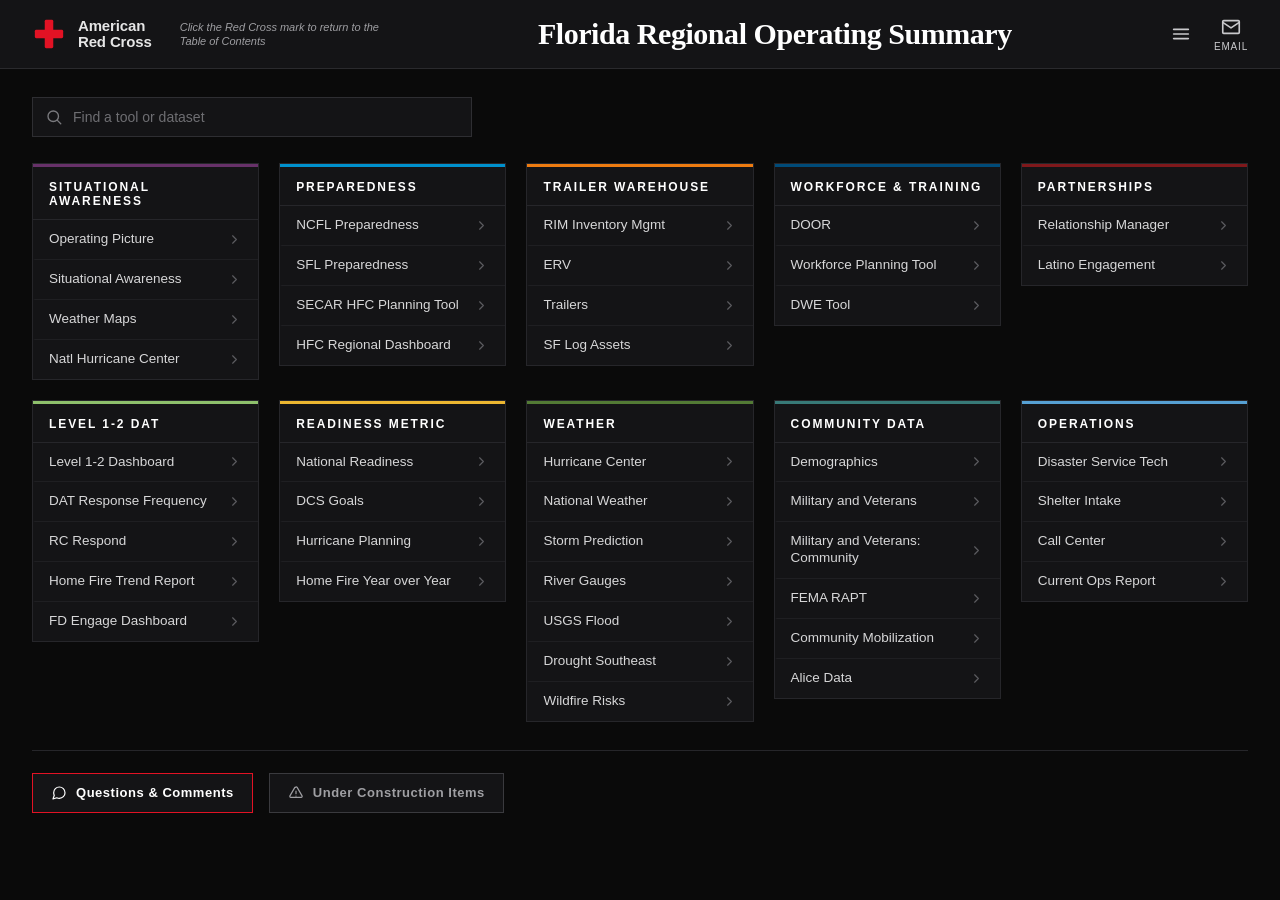
==== index.html @ ab148a72 "Florida Regional Operating Summary — launcher hub" ====
<!DOCTYPE html>
<html lang="en">
<head>
<meta charset="utf-8">
<meta name="viewport" content="width=device-width, initial-scale=1">
<title>Florida Regional Operating Summary</title>
<style>
  :root { color-scheme: dark; }
  * { box-sizing: border-box; }
  html, body { margin: 0; padding: 0; }
  body {
    background: #0A0A0A;
    color: #E6E6E6;
    font-family: Arial, Helvetica, sans-serif;
    padding-bottom: 48px;
    -webkit-font-smoothing: antialiased;
  }

  header {
    display: flex; align-items: center; gap: 28px;
    padding: 16px 32px;
    background: #141416;
    border-bottom: 1px solid #2A2A2D;
  }
  .brand { display: flex; align-items: center; gap: 12px; text-decoration: none; flex: 0 0 auto; }
  .brand span { font-weight: 700; line-height: 1.05; font-size: 15px; color: #E6E6E6; letter-spacing: -0.01em; }
  .return-note { font-size: 11px; color: #9F9FA3; font-style: italic; line-height: 1.3; max-width: 200px; }
  h1 {
    flex: 1; text-align: center; margin: 0;
    font-family: Georgia, 'Times New Roman', serif; font-weight: 700;
    font-size: 30px; letter-spacing: -0.015em; color: #FFFFFF;
  }
  .utils { display: flex; align-items: center; gap: 22px; flex: 0 0 auto; }
  .utils a, .utils button {
    background: none; border: none; padding: 0; cursor: pointer;
    color: #C9C9CC; text-decoration: none;
    display: flex; flex-direction: column; align-items: center; gap: 3px;
  }
  .utils .label { font-size: 10px; letter-spacing: 0.08em; text-transform: uppercase; }

  main { padding: 28px 32px 0; }

  .search {
    display: flex; align-items: center; gap: 10px;
    max-width: 440px; margin-bottom: 26px; padding: 0 12px;
    border: 1px solid #2E2E32; background: #141416;
  }
  .search input {
    flex: 1; background: none; border: none; outline: none;
    color: #FFFFFF; font-family: inherit; font-size: 14px; padding: 11px 0;
  }
  .search input::placeholder { color: #6E6E72; }
  .search button { background: none; border: none; cursor: pointer; color: #9F9FA3; padding: 6px; display: none; align-items: center; }
  .search button:hover { color: #FFFFFF; }
  .search.has-query button { display: flex; }

  .grid { display: grid; grid-template-columns: repeat(5, 1fr); gap: 20px; align-items: start; }

  .card { background: #141416; border: 1px solid #26262A; }
  .card .accent { height: 3px; }
  .card h2 {
    margin: 0; padding: 13px 16px 11px;
    border-bottom: 1px solid #26262A;
    font-size: 12px; font-weight: 700; letter-spacing: 0.16em;
    text-transform: uppercase; color: #FFFFFF;
  }
  .card nav { display: flex; flex-direction: column; }
  .card a {
    display: flex; align-items: center; justify-content: space-between; gap: 10px;
    padding: 11px 16px 11px 14px; text-decoration: none;
    color: #D7D7D8; font-size: 13.5px; line-height: 1.25;
    border-left: 2px solid transparent; border-bottom: 1px solid #1F1F22;
    transition: background 150ms cubic-bezier(.4,0,.2,1), border-color 150ms cubic-bezier(.4,0,.2,1), color 150ms cubic-bezier(.4,0,.2,1);
  }
  .card a:last-child { border-bottom: none; }
  .card a:hover { background: #1C1C20; border-left-color: #E21224; color: #FFFFFF; }
  .card a .chev { flex: 0 0 auto; stroke: #5C5C60; }
  .card a:hover .chev { stroke: #9A9A9E; }

  .empty { display: none; padding: 44px 16px; text-align: center; color: #9F9FA3; font-size: 14px; }
  .empty.show { display: block; }

  footer {
    display: flex; gap: 16px; margin-top: 28px; padding-top: 22px;
    border-top: 1px solid #26262A;
  }
  footer a {
    display: inline-flex; align-items: center; gap: 9px;
    padding: 11px 18px; text-decoration: none;
    background: #141416; font-size: 13px; font-weight: 700; letter-spacing: 0.04em;
    transition: background 150ms cubic-bezier(.4,0,.2,1), border-color 150ms cubic-bezier(.4,0,.2,1), color 150ms cubic-bezier(.4,0,.2,1);
  }
  .btn-red { border: 1px solid #E21224; color: #FFFFFF; }
  .btn-red:hover { background: #E21224; }
  .btn-muted { border: 1px solid #3A3A3E; color: #9F9FA3; }
  .btn-muted:hover { border-color: #6A6A6E; color: #D7D7D8; }

  @media (max-width: 1200px) { .grid { grid-template-columns: repeat(3, 1fr); } }
  @media (max-width: 760px) {
    header { flex-wrap: wrap; gap: 16px; }
    h1 { order: 3; flex-basis: 100%; font-size: 24px; text-align: left; }
    .return-note { display: none; }
    .grid { grid-template-columns: repeat(2, 1fr); }
    main { padding: 20px 18px 0; }
  }
  @media (max-width: 480px) { .grid { grid-template-columns: 1fr; } }
</style>
</head>
<body>

<!-- ═══════════════════════════════════════════════════════════════════════════
     EDIT YOUR LINKS HERE
     Replace url: "#" with the real destination. Add a tile by adding another
     { label, url } line. Add a category by copying a whole { title, color,
     items: [...] } block. Save, commit, push — Vercel redeploys automatically.
     ═══════════════════════════════════════════════════════════════════════════ -->
<script>
const CATEGORIES = [
  { title: "Situational Awareness", color: "#673169", items: [
    { label: "Operating Picture",        url: "https://experience.arcgis.com/experience/f0cdcfa1d08d48da97197c51c6e3169d/page/1-Situational-Awareness?org=arc-nhq-gis&views=Operating-Picture" },
    { label: "Situational Awareness",    url: "https://experience.arcgis.com/experience/f0cdcfa1d08d48da97197c51c6e3169d/page/1-Situational-Awareness?org=arc-nhq-gis&views=National-Hurricane-Center" },
    { label: "Weather Maps",             url: "https://www.cloudflare.com/" },
    { label: "Natl Hurricane Center",    url: "https://www.nhc.noaa.gov/" },
  ]},
  { title: "Preparedness", color: "#0091CD", items: [
    { label: "NCFL Preparedness",        url: "#" },
    { label: "SFL Preparedness",         url: "#" },
    { label: "SECAR HFC Planning Tool",  url: "#" },
    { label: "HFC Regional Dashboard",   url: "#" },
  ]},
  { title: "Trailer Warehouse", color: "#EE7C11", items: [
    { label: "RIM Inventory Mgmt",       url: "#" },
    { label: "ERV",                      url: "#" },
    { label: "Trailers",                 url: "#" },
    { label: "SF Log Assets",            url: "#" },
  ]},
  { title: "Workforce & Training", color: "#004B79", items: [
    { label: "DOOR",                     url: "#" },
    { label: "Workforce Planning Tool",  url: "#" },
    { label: "DWE Tool",                 url: "#" },
  ]},
  { title: "Partnerships", color: "#7F181B", items: [
    { label: "Relationship Manager",     url: "#" },
    { label: "Latino Engagement",        url: "#" },
  ]},
  { title: "Level 1-2 DAT", color: "#8EC06C", items: [
    { label: "Level 1-2 Dashboard",      url: "#" },
    { label: "DAT Response Frequency",   url: "#" },
    { label: "RC Respond",               url: "#" },
    { label: "Home Fire Trend Report",   url: "#" },
    { label: "FD Engage Dashboard",      url: "#" },
  ]},
  { title: "Readiness Metric", color: "#ECB731", items: [
    { label: "National Readiness",       url: "#" },
    { label: "DCS Goals",                url: "#" },
    { label: "Hurricane Planning",       url: "#" },
    { label: "Home Fire Year over Year", url: "#" },
  ]},
  { title: "Weather", color: "#537B35", items: [
    { label: "Hurricane Center",         url: "https://www.nhc.noaa.gov/" },
    { label: "National Weather",         url: "https://www.weather.gov/" },
    { label: "Storm Prediction",         url: "https://www.spc.noaa.gov/" },
    { label: "River Gauges",             url: "https://water.noaa.gov/" },
    { label: "USGS Flood",               url: "https://waterwatch.usgs.gov/" },
    { label: "Drought Southeast",        url: "https://droughtmonitor.unl.edu/" },
    { label: "Wildfire Risks",           url: "https://inciweb.wildfire.gov/" },
  ]},
  { title: "Community Data", color: "#387A78", items: [
    { label: "Demographics",                       url: "https://data.census.gov/" },
    { label: "Military and Veterans",              url: "#" },
    { label: "Military and Veterans: Community",    url: "#" },
    { label: "FEMA RAPT",                          url: "https://www.fema.gov/" },
    { label: "Community Mobilization",             url: "#" },
    { label: "Alice Data",                         url: "https://www.unitedforalice.org/" },
  ]},
  { title: "Operations", color: "#56A0D3", items: [
    { label: "Disaster Service Tech",    url: "#" },
    { label: "Shelter Intake",           url: "#" },
    { label: "Call Center",              url: "#" },
    { label: "Current Ops Report",       url: "#" },
  ]},
];

// Where the "Return to Table of Contents" Red Cross mark links, and the Email address.
const TOC_URL = "#";
const EMAIL_TO = "";
</script>

<header>
  <a class="brand" id="brand" href="#" title="Return to Table of Contents">
    <svg viewBox="0 0 24 24" width="34" height="34" aria-label="American Red Cross">
      <rect x="9" y="2" width="6" height="20" rx="1" fill="#E21224"></rect>
      <rect x="2" y="9" width="20" height="6" rx="1" fill="#E21224"></rect>
    </svg>
    <span>American<br>Red Cross</span>
  </a>
  <span class="return-note">Click the Red Cross mark to return to the Table of Contents</span>
  <h1>Florida Regional Operating Summary</h1>
  <div class="utils">
    <button title="Menu" aria-label="Menu">
      <svg viewBox="0 0 24 24" width="22" height="22" fill="none" stroke="currentColor" stroke-width="1.8" stroke-linecap="round"><line x1="4" y1="7" x2="20" y2="7"></line><line x1="4" y1="12" x2="20" y2="12"></line><line x1="4" y1="17" x2="20" y2="17"></line></svg>
    </button>
    <a id="email" href="#" title="Email">
      <svg viewBox="0 0 24 24" width="22" height="22" fill="none" stroke="currentColor" stroke-width="1.8" stroke-linecap="round" stroke-linejoin="round"><rect x="3" y="5" width="18" height="14" rx="1"></rect><path d="M3 7l9 6 9-6"></path></svg>
      <span class="label">Email</span>
    </a>
  </div>
</header>

<main>
  <div class="search" id="search">
    <svg viewBox="0 0 24 24" width="18" height="18" fill="none" stroke="#7A7A7E" stroke-width="1.8" stroke-linecap="round" stroke-linejoin="round" style="flex:0 0 auto;"><circle cx="11" cy="11" r="7"></circle><line x1="21" y1="21" x2="16.5" y2="16.5"></line></svg>
    <input type="text" id="q" placeholder="Find a tool or dataset" autocomplete="off">
    <button id="clear" title="Clear" aria-label="Clear search">
      <svg viewBox="0 0 24 24" width="16" height="16" fill="none" stroke="currentColor" stroke-width="1.8" stroke-linecap="round"><line x1="6" y1="6" x2="18" y2="18"></line><line x1="18" y1="6" x2="6" y2="18"></line></svg>
    </button>
  </div>

  <div class="grid" id="grid"></div>
  <div class="empty" id="empty">No tools or datasets match your search.</div>

  <footer>
    <a class="btn-red" href="#">
      <svg viewBox="0 0 24 24" width="16" height="16" fill="none" stroke="currentColor" stroke-width="1.8" stroke-linecap="round" stroke-linejoin="round"><path d="M21 11.5a8.38 8.38 0 0 1-8.5 8.5 8.38 8.38 0 0 1-3.8-.9L3 21l1.9-5.7A8.38 8.38 0 0 1 4 11.5 8.5 8.5 0 1 1 21 11.5z"></path></svg>
      Questions &amp; Comments
    </a>
    <a class="btn-muted" href="#">
      <svg viewBox="0 0 24 24" width="16" height="16" fill="none" stroke="currentColor" stroke-width="1.8" stroke-linecap="round" stroke-linejoin="round"><path d="M10.3 3.5l-7.4 12.8A1.5 1.5 0 0 0 4.2 18.5h15.6a1.5 1.5 0 0 0 1.3-2.2L13.7 3.5a1.5 1.5 0 0 0-2.6 0z"></path><line x1="12" y1="9" x2="12" y2="13"></line><line x1="12" y1="16.5" x2="12" y2="16.6"></line></svg>
      Under Construction Items
    </a>
  </footer>
</main>

<script>
  // Wire the header links from config
  document.getElementById("brand").href = TOC_URL;
  const emailEl = document.getElementById("email");
  emailEl.href = EMAIL_TO ? "mailto:" + EMAIL_TO : "#";

  const CHEV = '<svg class="chev" viewBox="0 0 24 24" width="15" height="15" fill="none" stroke-width="1.8" stroke-linecap="round" stroke-linejoin="round"><path d="M9 6l6 6-6 6"></path></svg>';
  const grid = document.getElementById("grid");
  const emptyEl = document.getElementById("empty");
  const input = document.getElementById("q");
  const searchWrap = document.getElementById("search");

  function esc(s) { return s.replace(/&/g, "&amp;").replace(/</g, "&lt;").replace(/>/g, "&gt;").replace(/"/g, "&quot;"); }

  function render(query) {
    const q = (query || "").trim().toLowerCase();
    grid.innerHTML = "";
    let shown = 0;

    CATEGORIES.forEach(function (cat) {
      const titleHit = cat.title.toLowerCase().includes(q);
      const items = (!q || titleHit) ? cat.items : cat.items.filter(function (i) {
        return i.label.toLowerCase().includes(q);
      });
      if (items.length === 0) return;
      shown++;

      const rows = items.map(function (i) {
        return '<a href="' + esc(i.url) + '" target="_blank" rel="noopener noreferrer">' +
               '<span>' + esc(i.label) + '</span>' + CHEV + '</a>';
      }).join("");

      const card = document.createElement("section");
      card.className = "card";
      card.innerHTML =
        '<div class="accent" style="background:' + cat.color + '"></div>' +
        '<h2>' + esc(cat.title) + '</h2>' +
        '<nav>' + rows + '</nav>';
      grid.appendChild(card);
    });

    emptyEl.classList.toggle("show", shown === 0);
  }

  input.addEventListener("input", function (e) {
    searchWrap.classList.toggle("has-query", e.target.value.length > 0);
    render(e.target.value);
  });
  document.getElementById("clear").addEventListener("click", function () {
    input.value = "";
    searchWrap.classList.remove("has-query");
    render("");
    input.focus();
  });

  render("");
</script>

</body>
</html>
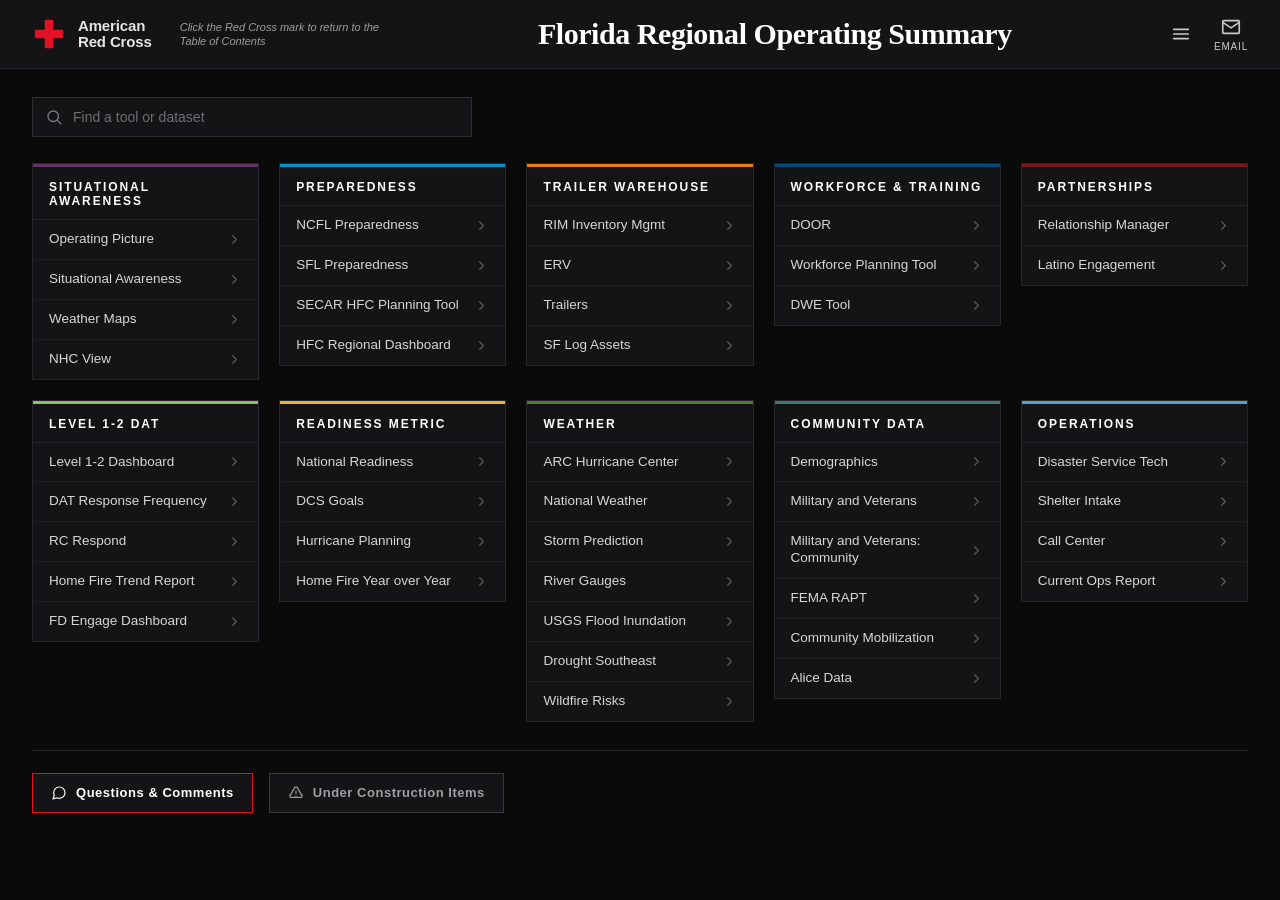
==== commit fafbaffa: "Wire all 43 real tiles from extracted ROS navigation Source: Codex URL audit in Florida_ROS_Menu/ope" ====
--- a/index.html
+++ b/index.html
@@ -113,77 +113,82 @@
      Replace url: "#" with the real destination. Add a tile by adding another
      { label, url } line. Add a category by copying a whole { title, color,
      items: [...] } block. Save, commit, push — Vercel redeploys automatically.
+
+     wrap: true  →  add it to any tile whose destination is an internal ArcGIS
+     Experience/Dashboard (e.g. { label, url, wrap: true }). The tile then opens
+     inside view.html with a floating "Back to Florida ROS" button. Leave it OFF
+     for plain external sites (NWS, Census, NHC) — those just open in a new tab.
      ═══════════════════════════════════════════════════════════════════════════ -->
 <script>
 const CATEGORIES = [
   { title: "Situational Awareness", color: "#673169", items: [
-    { label: "Operating Picture",        url: "https://experience.arcgis.com/experience/f0cdcfa1d08d48da97197c51c6e3169d/page/1-Situational-Awareness?org=arc-nhq-gis&views=Operating-Picture" },
-    { label: "Situational Awareness",    url: "https://experience.arcgis.com/experience/f0cdcfa1d08d48da97197c51c6e3169d/page/1-Situational-Awareness?org=arc-nhq-gis&views=National-Hurricane-Center" },
-    { label: "Weather Maps",             url: "https://www.cloudflare.com/" },
-    { label: "Natl Hurricane Center",    url: "https://www.nhc.noaa.gov/" },
+    { label: "Operating Picture", url: "https://experience.arcgis.com/experience/f0cdcfa1d08d48da97197c51c6e3169d/page/1-Situational-Awareness?views=Operating-Picture-", wrap: true },
+    { label: "Situational Awareness", url: "https://experience.arcgis.com/experience/f0cdcfa1d08d48da97197c51c6e3169d/page/1-Situational-Awareness?views=SECAR-SitAware", wrap: true },
+    { label: "Weather Maps", url: "https://baynews9.com/fl/tampa/weather/tropical#Tropical_Track_1-WX" },
+    { label: "NHC View", url: "https://experience.arcgis.com/experience/f0cdcfa1d08d48da97197c51c6e3169d/page/1-Situational-Awareness?views=National-Hurricane-Center", wrap: true },
   ]},
   { title: "Preparedness", color: "#0091CD", items: [
-    { label: "NCFL Preparedness",        url: "#" },
-    { label: "SFL Preparedness",         url: "#" },
-    { label: "SECAR HFC Planning Tool",  url: "#" },
-    { label: "HFC Regional Dashboard",   url: "#" },
+    { label: "NCFL Preparedness", url: "https://arc-nhq-gis.maps.arcgis.com/apps/dashboards/7dc470549f764b39bf010aff5ea35b78", wrap: true },
+    { label: "SFL Preparedness", url: "https://arc-nhq-gis.maps.arcgis.com/apps/dashboards/1d066eeac1384a5daac79c7c7266b5cb", wrap: true },
+    { label: "SECAR HFC Planning Tool", url: "https://experience.arcgis.com/experience/f0cdcfa1d08d48da97197c51c6e3169d/page/11-HFC?views=SECAR-HFC", wrap: true },
+    { label: "HFC Regional Dashboard", url: "https://arc-nhq-gis.maps.arcgis.com/apps/instant/portfolio/index.html?appid=45abedf650ab408980ef37abf95ab34b", wrap: true },
   ]},
   { title: "Trailer Warehouse", color: "#EE7C11", items: [
-    { label: "RIM Inventory Mgmt",       url: "#" },
-    { label: "ERV",                      url: "#" },
-    { label: "Trailers",                 url: "#" },
-    { label: "SF Log Assets",            url: "#" },
+    { label: "RIM Inventory Mgmt", url: "https://experience.arcgis.com/experience/f0cdcfa1d08d48da97197c51c6e3169d/page/3-Trailer-Warehouse-Locations-?views=Regional-Inventory-Mgmt", wrap: true },
+    { label: "ERV", url: "https://experience.arcgis.com/experience/f0cdcfa1d08d48da97197c51c6e3169d/page/3-Trailer-Warehouse-Locations-?views=Emergency-Response-Vehicles", wrap: true },
+    { label: "Trailers", url: "https://experience.arcgis.com/experience/f0cdcfa1d08d48da97197c51c6e3169d/page/3-Trailer-Warehouse-Locations-?views=Trailers", wrap: true },
+    { label: "SF Log Assets", url: "https://arc-nhq-gis.maps.arcgis.com/apps/mapviewer/index.html?webmap=a2be8016ee6546d19fbe61665b2aaaf5", wrap: true },
   ]},
   { title: "Workforce & Training", color: "#004B79", items: [
-    { label: "DOOR",                     url: "#" },
-    { label: "Workforce Planning Tool",  url: "#" },
-    { label: "DWE Tool",                 url: "#" },
+    { label: "DOOR", url: "https://experience.arcgis.com/experience/f0cdcfa1d08d48da97197c51c6e3169d/page/4-Workforce-%26-Training-?views=Door", wrap: true },
+    { label: "Workforce Planning Tool", url: "https://orglerws.redcross.org/PowerBI/Home/Report/25d4d299-c51d-444c-a59c-67340d504f0f/41c65267372a5cea490d?experience=power-bi" },
+    { label: "DWE Tool", url: "https://orglerws.redcross.org/PowerBI/Home/Report/25d4d299-c51d-444c-a59c-67340d504f0f/41c65267372a5cea490d?experience=power-bi" },
   ]},
   { title: "Partnerships", color: "#7F181B", items: [
-    { label: "Relationship Manager",     url: "#" },
-    { label: "Latino Engagement",        url: "#" },
+    { label: "Relationship Manager", url: "https://orglerws.redcross.org/PowerBI/Home/Report/25d4d299-c51d-444c-a59c-67340d504f0f/41c65267372a5cea490d?experience=power-bi" },
+    { label: "Latino Engagement", url: "https://storymaps.arcgis.com/stories/4a4bbb96dc2340cf967c40b65ad47271", wrap: true },
   ]},
   { title: "Level 1-2 DAT", color: "#8EC06C", items: [
-    { label: "Level 1-2 Dashboard",      url: "#" },
-    { label: "DAT Response Frequency",   url: "#" },
-    { label: "RC Respond",               url: "#" },
-    { label: "Home Fire Trend Report",   url: "#" },
-    { label: "FD Engage Dashboard",      url: "#" },
+    { label: "Level 1-2 Dashboard", url: "https://experience.arcgis.com/experience/f0cdcfa1d08d48da97197c51c6e3169d/page/6-Level-1-2-Response-DAT-?views=Level-1-2-FL-Response-Demographics", wrap: true },
+    { label: "DAT Response Frequency", url: "https://experience.arcgis.com/experience/f0cdcfa1d08d48da97197c51c6e3169d/page/6-Level-1-2-Response-DAT-?views=DAT-Response-Frequency", wrap: true },
+    { label: "RC Respond", url: "https://experience.arcgis.com/experience/f0cdcfa1d08d48da97197c51c6e3169d/page/6-Level-1-2-Response-DAT-?views=RC-Respond-", wrap: true },
+    { label: "Home Fire Trend Report", url: "https://experience.arcgis.com/experience/f0cdcfa1d08d48da97197c51c6e3169d/page/6-Level-1-2-Response-DAT-?views=Home-Fire-Trend-Report", wrap: true },
+    { label: "FD Engage Dashboard", url: "https://experience.arcgis.com/experience/f0cdcfa1d08d48da97197c51c6e3169d/page/6-Level-1-2-Response-DAT-?views=FD-Engage-Dashboard", wrap: true },
   ]},
   { title: "Readiness Metric", color: "#ECB731", items: [
-    { label: "National Readiness",       url: "#" },
-    { label: "DCS Goals",                url: "#" },
-    { label: "Hurricane Planning",       url: "#" },
-    { label: "Home Fire Year over Year", url: "#" },
+    { label: "National Readiness", url: "https://experience.arcgis.com/experience/f0cdcfa1d08d48da97197c51c6e3169d/page/7-Readiness-%26-Metrics-?views=National-Readiness--", wrap: true },
+    { label: "DCS Goals", url: "https://experience.arcgis.com/experience/f0cdcfa1d08d48da97197c51c6e3169d/page/7-Readiness-%26-Metrics-?views=FY-Metric-Report--", wrap: true },
+    { label: "Hurricane Planning", url: "https://arc-nhq-gis.maps.arcgis.com/apps/dashboards/980f89b6662a42febee6a269f5b216d9", wrap: true },
+    { label: "Home Fire Year over Year", url: "https://arc-nhq-gis.maps.arcgis.com/apps/dashboards/40b2a58e689a44dcabfcd8097de918bf", wrap: true },
   ]},
   { title: "Weather", color: "#537B35", items: [
-    { label: "Hurricane Center",         url: "https://www.nhc.noaa.gov/" },
-    { label: "National Weather",         url: "https://www.weather.gov/" },
-    { label: "Storm Prediction",         url: "https://www.spc.noaa.gov/" },
-    { label: "River Gauges",             url: "https://water.noaa.gov/" },
-    { label: "USGS Flood",               url: "https://waterwatch.usgs.gov/" },
-    { label: "Drought Southeast",        url: "https://droughtmonitor.unl.edu/" },
-    { label: "Wildfire Risks",           url: "https://inciweb.wildfire.gov/" },
+    { label: "ARC Hurricane Center", url: "https://experience.arcgis.com/experience/f0cdcfa1d08d48da97197c51c6e3169d/page/8-Weather-?views=Hurricane-Center-", wrap: true },
+    { label: "National Weather", url: "https://experience.arcgis.com/experience/f0cdcfa1d08d48da97197c51c6e3169d/page/8-Weather-?views=National-Weather-", wrap: true },
+    { label: "Storm Prediction", url: "https://experience.arcgis.com/experience/f0cdcfa1d08d48da97197c51c6e3169d/page/8-Weather-", wrap: true },
+    { label: "River Gauges", url: "https://experience.arcgis.com/experience/f0cdcfa1d08d48da97197c51c6e3169d/page/8-Weather-?views=River-Gauges-", wrap: true },
+    { label: "USGS Flood Inundation", url: "https://experience.arcgis.com/experience/f0cdcfa1d08d48da97197c51c6e3169d/page/8-Weather-?views=USGS-Flood-Inundation", wrap: true },
+    { label: "Drought Southeast", url: "https://droughtmonitor.unl.edu/CurrentMap/StateDroughtMonitor.aspx?Southeast" },
+    { label: "Wildfire Risks", url: "https://fsapps.nwcg.gov/psp/npsg/forecast#/outlooks?state=map" },
   ]},
   { title: "Community Data", color: "#387A78", items: [
-    { label: "Demographics",                       url: "https://data.census.gov/" },
-    { label: "Military and Veterans",              url: "#" },
-    { label: "Military and Veterans: Community",    url: "#" },
-    { label: "FEMA RAPT",                          url: "https://www.fema.gov/" },
-    { label: "Community Mobilization",             url: "#" },
-    { label: "Alice Data",                         url: "https://www.unitedforalice.org/" },
+    { label: "Demographics", url: "https://experience.arcgis.com/experience/f0cdcfa1d08d48da97197c51c6e3169d/page/9-Community-Data-Analysis-?views=Demographics-", wrap: true },
+    { label: "Military and Veterans", url: "https://experience.arcgis.com/experience/f0cdcfa1d08d48da97197c51c6e3169d/page/9-Community-Data-Analysis-?views=Military-and-Veterans", wrap: true },
+    { label: "Military and Veterans: Community", url: "https://urbanobservatory.maps.arcgis.com/apps/instant/portfolio/index.html?appid=3a6a9e972eda48adae229efd37095fa7", wrap: true },
+    { label: "FEMA RAPT", url: "https://experience.arcgis.com/experience/f0cdcfa1d08d48da97197c51c6e3169d/page/9-Community-Data-Analysis-?views=FEMA-County-SVI-Beta", wrap: true },
+    { label: "Community Mobilization", url: "https://experience.arcgis.com/experience/debd3e189b0d4cdd800c9847dd6695fe", wrap: true },
+    { label: "Alice Data", url: "https://experience.arcgis.com/experience/206fc62fdbde48f186e1eb406b21f31a", wrap: true },
   ]},
   { title: "Operations", color: "#56A0D3", items: [
-    { label: "Disaster Service Tech",    url: "#" },
-    { label: "Shelter Intake",           url: "#" },
-    { label: "Call Center",              url: "#" },
-    { label: "Current Ops Report",       url: "#" },
+    { label: "Disaster Service Tech", url: "https://experience.arcgis.com/experience/f0cdcfa1d08d48da97197c51c6e3169d/page/10-Operations-?views=Disaster-Service-Tech-", wrap: true },
+    { label: "Shelter Intake", url: "https://experience.arcgis.com/experience/f0cdcfa1d08d48da97197c51c6e3169d/page/10-Operations-?views=Shelter-Intake-", wrap: true },
+    { label: "Call Center", url: "https://experience.arcgis.com/experience/f0cdcfa1d08d48da97197c51c6e3169d/page/10-Operations-?views=Call-Center-", wrap: true },
+    { label: "Current Ops Report", url: "https://experience.arcgis.com/experience/f0cdcfa1d08d48da97197c51c6e3169d/page/10-Operations-?views=Current-OPS-", wrap: true },
   ]},
 ];
 
 // Where the "Return to Table of Contents" Red Cross mark links, and the Email address.
 const TOC_URL = "#";
-const EMAIL_TO = "";
+const EMAIL_TO = "FloridaSads@RedCross.org";
 </script>
 
 <header>
@@ -220,11 +225,11 @@
   <div class="empty" id="empty">No tools or datasets match your search.</div>
 
   <footer>
-    <a class="btn-red" href="#">
+    <a class="btn-red" href="view?u=https%3A%2F%2Fexperience.arcgis.com%2Fexperience%2Ff0cdcfa1d08d48da97197c51c6e3169d%2Fpage%2FContact-Us&t=Questions%20%26%20Comments" target="_blank" rel="noopener noreferrer">
       <svg viewBox="0 0 24 24" width="16" height="16" fill="none" stroke="currentColor" stroke-width="1.8" stroke-linecap="round" stroke-linejoin="round"><path d="M21 11.5a8.38 8.38 0 0 1-8.5 8.5 8.38 8.38 0 0 1-3.8-.9L3 21l1.9-5.7A8.38 8.38 0 0 1 4 11.5 8.5 8.5 0 1 1 21 11.5z"></path></svg>
       Questions &amp; Comments
     </a>
-    <a class="btn-muted" href="#">
+    <a class="btn-muted" href="view?u=https%3A%2F%2Fexperience.arcgis.com%2Fexperience%2Ff0cdcfa1d08d48da97197c51c6e3169d%2Fpage%2FContact-Us&t=Under%20Construction%20Items" target="_blank" rel="noopener noreferrer">
       <svg viewBox="0 0 24 24" width="16" height="16" fill="none" stroke="currentColor" stroke-width="1.8" stroke-linecap="round" stroke-linejoin="round"><path d="M10.3 3.5l-7.4 12.8A1.5 1.5 0 0 0 4.2 18.5h15.6a1.5 1.5 0 0 0 1.3-2.2L13.7 3.5a1.5 1.5 0 0 0-2.6 0z"></path><line x1="12" y1="9" x2="12" y2="13"></line><line x1="12" y1="16.5" x2="12" y2="16.6"></line></svg>
       Under Construction Items
     </a>
@@ -259,7 +264,12 @@
       shown++;
 
       const rows = items.map(function (i) {
-        return '<a href="' + esc(i.url) + '" target="_blank" rel="noopener noreferrer">' +
+        // wrap:true → route through view.html so the destination gets our own
+        // "Back to Florida ROS" button (its native Home button still points elsewhere).
+        const href = i.wrap
+          ? 'view?u=' + encodeURIComponent(i.url) + '&t=' + encodeURIComponent(i.label)
+          : i.url;
+        return '<a href="' + esc(href) + '" target="_blank" rel="noopener noreferrer">' +
                '<span>' + esc(i.label) + '</span>' + CHEV + '</a>';
       }).join("");
 
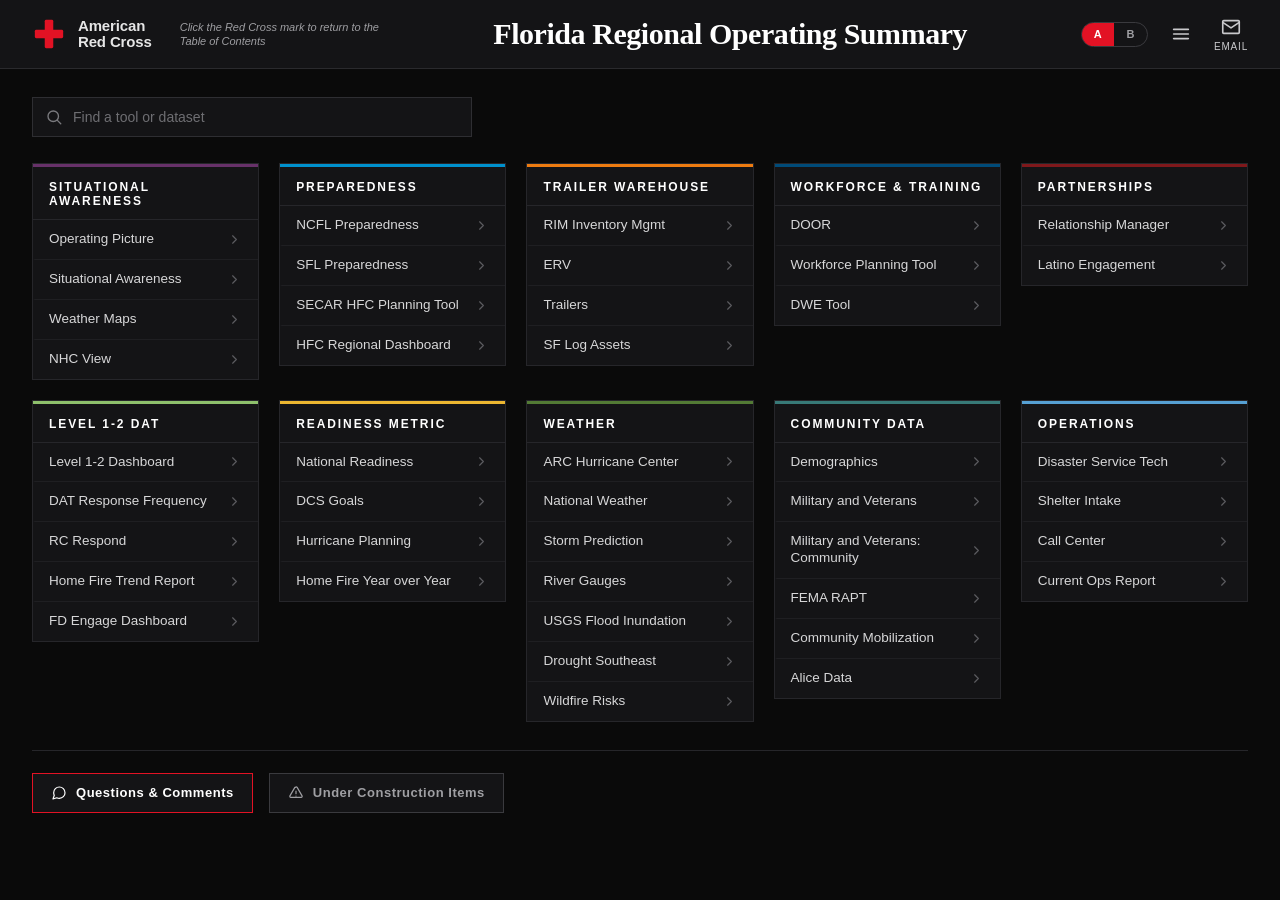
==== commit c85a997d: "Add Menu B (Codex launchpad) at /b + A/B header toggle - Menu A (dark launcher) stays at /, Menu B (" ====
--- a/index.html
+++ b/index.html
@@ -38,6 +38,11 @@
   }
   .utils .label { font-size: 10px; letter-spacing: 0.08em; text-transform: uppercase; }
 
+  .vtog { display: inline-flex; align-items: center; border: 1px solid #3A3A3E; border-radius: 999px; overflow: hidden; font-size: 11px; font-weight: 700; letter-spacing: 0.06em; }
+  .vtog span, .vtog a { padding: 6px 12px; line-height: 1; text-decoration: none; color: #9F9FA3; display: flex; align-items: center; }
+  .vtog .on { background: #E21224; color: #FFFFFF; }
+  .vtog a:hover { background: #1C1C20; color: #FFFFFF; }
+
   main { padding: 28px 32px 0; }
 
   .search {
@@ -202,6 +207,10 @@
   <span class="return-note">Click the Red Cross mark to return to the Table of Contents</span>
   <h1>Florida Regional Operating Summary</h1>
   <div class="utils">
+    <div class="vtog" role="group" aria-label="Menu design" title="Switch menu design">
+      <span class="on">A</span>
+      <a href="/b/">B</a>
+    </div>
     <button title="Menu" aria-label="Menu">
       <svg viewBox="0 0 24 24" width="22" height="22" fill="none" stroke="currentColor" stroke-width="1.8" stroke-linecap="round"><line x1="4" y1="7" x2="20" y2="7"></line><line x1="4" y1="12" x2="20" y2="12"></line><line x1="4" y1="17" x2="20" y2="17"></line></svg>
     </button>
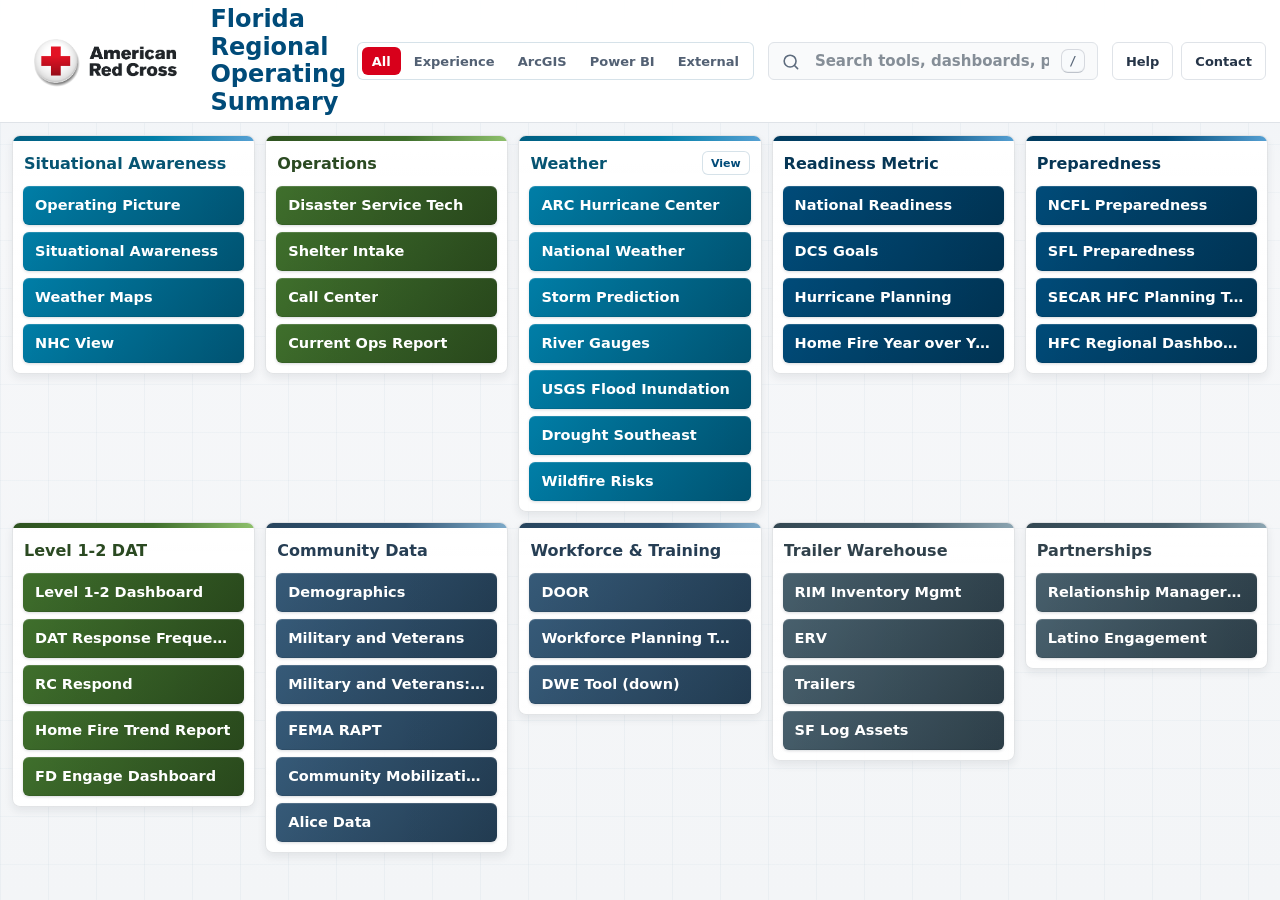
==== commit 0b3c0c42: "Serve app at root, drop /b path (base href / , move b/ to root, redirect /b -> /) Co-Authored-By: Cl" ====
--- a/index.html
+++ b/index.html
@@ -1,312 +1,105 @@
-<!DOCTYPE html>
+<!doctype html>
 <html lang="en">
-<head>
-<meta charset="utf-8">
-<meta name="viewport" content="width=device-width, initial-scale=1">
-<title>Florida Regional Operating Summary</title>
-<style>
-  :root { color-scheme: dark; }
-  * { box-sizing: border-box; }
-  html, body { margin: 0; padding: 0; }
-  body {
-    background: #0A0A0A;
-    color: #E6E6E6;
-    font-family: Arial, Helvetica, sans-serif;
-    padding-bottom: 48px;
-    -webkit-font-smoothing: antialiased;
-  }
+  <head>
+    <meta charset="utf-8" />
+    <meta name="viewport" content="width=device-width, initial-scale=1" />
+    <base href="/" />
+    <title>Florida Regional Operating Summary</title>
+    <link rel="preconnect" href="https://fonts.googleapis.com" />
+    <link rel="preconnect" href="https://fonts.gstatic.com" crossorigin />
+    <link href="https://fonts.googleapis.com/css2?family=IBM+Plex+Mono:wght@600;700&family=IBM+Plex+Sans+Condensed:wght@700&family=IBM+Plex+Sans:wght@500;600;700;800&display=swap" rel="stylesheet" />
+    <link rel="stylesheet" href="./brand-system.css" />
+    <link rel="stylesheet" href="./styles.css" />
+  </head>
+  <body>
+    <main class="ops-app" data-testid="ops-app">
+      <header class="topbar">
+        <a class="brand" href="/" aria-label="Florida Regional Operating Summary home">
+          <img class="brand-logo" src="./assets/logos/red-cross/red-cross-logo-horizontal.png" alt="American Red Cross" />
+        </a>
+        <h1 class="app-title">
+          <span class="title-full">Florida Regional Operating Summary</span>
+          <span class="title-mobile">Florida Ops</span>
+        </h1>
+        <div class="source-filter" id="sourceFilter" aria-label="Launch surface filter">
+          <button type="button" data-filter="all" aria-pressed="true">All</button>
+          <button type="button" data-filter="experience">Experience</button>
+          <button type="button" data-filter="arcgis">ArcGIS</button>
+          <button type="button" data-filter="powerbi">Power BI</button>
+          <button type="button" data-filter="external">External</button>
+        </div>
+        <form class="command" id="commandForm" role="search">
+          <svg viewBox="0 0 24 24" aria-hidden="true"><path d="m21 21-4.3-4.3m2.3-5.2a7.5 7.5 0 1 1-15 0 7.5 7.5 0 0 1 15 0Z" /></svg>
+          <input id="searchInput" aria-label="Search operating summary" placeholder="Search tools, dashboards, pages…" autocomplete="off" />
+          <span class="kbd-hint"><kbd>/</kbd></span>
+        </form>
+        <nav class="top-actions" aria-label="Support">
+          <button class="text-action" id="helpButton" type="button">Help</button>
+          <a class="text-action" id="contactButton" href="mailto:FloridaSads@RedCross.org?subject=Florida%20Regional%20Operating%20Summary">Contact</a>
+        </nav>
+      </header>
 
-  header {
-    display: flex; align-items: center; gap: 28px;
-    padding: 16px 32px;
-    background: #141416;
-    border-bottom: 1px solid #2A2A2D;
-  }
-  .brand { display: flex; align-items: center; gap: 12px; text-decoration: none; flex: 0 0 auto; }
-  .brand span { font-weight: 700; line-height: 1.05; font-size: 15px; color: #E6E6E6; letter-spacing: -0.01em; }
-  .return-note { font-size: 11px; color: #9F9FA3; font-style: italic; line-height: 1.3; max-width: 200px; }
-  h1 {
-    flex: 1; text-align: center; margin: 0;
-    font-family: Georgia, 'Times New Roman', serif; font-weight: 700;
-    font-size: 30px; letter-spacing: -0.015em; color: #FFFFFF;
-  }
-  .utils { display: flex; align-items: center; gap: 22px; flex: 0 0 auto; }
-  .utils a, .utils button {
-    background: none; border: none; padding: 0; cursor: pointer;
-    color: #C9C9CC; text-decoration: none;
-    display: flex; flex-direction: column; align-items: center; gap: 3px;
-  }
-  .utils .label { font-size: 10px; letter-spacing: 0.08em; text-transform: uppercase; }
+      <section class="workspace" aria-label="Operating workspace">
+        <section class="section-grid" id="sectionGrid" aria-label="Table of contents targets"></section>
+        <section class="detail-view" id="detailView" aria-label="Section detail" hidden></section>
+      </section>
 
-  .vtog { display: inline-flex; align-items: center; border: 1px solid #3A3A3E; border-radius: 999px; overflow: hidden; font-size: 11px; font-weight: 700; letter-spacing: 0.06em; }
-  .vtog span, .vtog a { padding: 6px 12px; line-height: 1; text-decoration: none; color: #9F9FA3; display: flex; align-items: center; }
-  .vtog .on { background: #E21224; color: #FFFFFF; }
-  .vtog a:hover { background: #1C1C20; color: #FFFFFF; }
+      <section class="search-panel" id="searchPanel" aria-label="Search operating summary" aria-modal="true" role="dialog" hidden>
+        <div class="search-card">
+          <div class="search-modal-command">
+            <svg viewBox="0 0 24 24" aria-hidden="true"><path d="m21 21-4.3-4.3m2.3-5.2a7.5 7.5 0 1 1-15 0 7.5 7.5 0 0 1 15 0Z" /></svg>
+            <input id="paletteInput" aria-label="Type to search operating summary" placeholder="Type a tool, dashboard, page, view, or URL" autocomplete="off" />
+            <button id="closeSearch" type="button">Esc</button>
+          </div>
+          <span class="search-status" id="searchSummary" aria-live="polite"></span>
+          <div id="searchResults" class="search-results"></div>
+        </div>
+      </section>
 
-  main { padding: 28px 32px 0; }
+      <section class="help-modal" id="helpModal" aria-label="Help and contact" aria-modal="true" role="dialog" hidden>
+        <div class="help-card">
+          <div class="panel-head">
+            <span id="helpTitle">Help</span>
+            <button id="closeHelp" type="button">Close</button>
+          </div>
+          <div class="help-layout">
+            <section class="help-section">
+              <h2>What this is</h2>
+              <p>One launchpad for American Red Cross Florida regional operating products &mdash; maps, dashboards, situational awareness, weather, and reference tools. Every tile opens its live product.</p>
+            </section>
+            <section class="help-section">
+              <h2>How to use it</h2>
+              <ul class="help-list">
+                <li><strong>Browse:</strong> click any tile to open its product.</li>
+                <li><strong>Search:</strong> press <code>/</code> or click the search box, type, then press Enter for the best match.</li>
+                <li><strong>Filter:</strong> narrow tiles by destination &mdash; Experience, ArcGIS, Power BI, or External.</li>
+              </ul>
+            </section>
+            <section class="help-section" data-admin-only hidden>
+              <h2>Maintain the index</h2>
+              <ul class="help-list">
+                <li><strong>Source:</strong> visible launchpad rows come from <code>data/navigation.json</code>.</li>
+                <li><strong>Audit:</strong> authenticated Assistant extracts go to <code>data/extracted-links.json</code>.</li>
+                <li><strong>Update:</strong> promote only clean, user-facing rows into the curated navigation file.</li>
+                <li><strong>Placeholder:</strong> use <code>needsUrl: true</code> when the product is known but the embedded launch URL still needs review.</li>
+                <li><strong>Review:</strong> open the <button class="inline-action" type="button" data-open-review>navigation review</button>.</li>
+                <li><strong>Edit:</strong> open the <button class="inline-action" type="button" data-open-editor>navigation editor</button>.</li>
+                <li><strong>Check:</strong> search the changed item and confirm the link opens correctly.</li>
+              </ul>
+            </section>
+            <section class="contact-card" id="contactCard">
+              <div>
+                <strong>Contact</strong>
+                <p>For navigation fixes, missing products, or page-by-page build requests.</p>
+              </div>
+              <a href="mailto:FloridaSads@RedCross.org?subject=Florida%20Regional%20Operating%20Summary">FloridaSads@RedCross.org</a>
+            </section>
+          </div>
+        </div>
+      </section>
 
-  .search {
-    display: flex; align-items: center; gap: 10px;
-    max-width: 440px; margin-bottom: 26px; padding: 0 12px;
-    border: 1px solid #2E2E32; background: #141416;
-  }
-  .search input {
-    flex: 1; background: none; border: none; outline: none;
-    color: #FFFFFF; font-family: inherit; font-size: 14px; padding: 11px 0;
-  }
-  .search input::placeholder { color: #6E6E72; }
-  .search button { background: none; border: none; cursor: pointer; color: #9F9FA3; padding: 6px; display: none; align-items: center; }
-  .search button:hover { color: #FFFFFF; }
-  .search.has-query button { display: flex; }
-
-  .grid { display: grid; grid-template-columns: repeat(5, 1fr); gap: 20px; align-items: start; }
-
-  .card { background: #141416; border: 1px solid #26262A; }
-  .card .accent { height: 3px; }
-  .card h2 {
-    margin: 0; padding: 13px 16px 11px;
-    border-bottom: 1px solid #26262A;
-    font-size: 12px; font-weight: 700; letter-spacing: 0.16em;
-    text-transform: uppercase; color: #FFFFFF;
-  }
-  .card nav { display: flex; flex-direction: column; }
-  .card a {
-    display: flex; align-items: center; justify-content: space-between; gap: 10px;
-    padding: 11px 16px 11px 14px; text-decoration: none;
-    color: #D7D7D8; font-size: 13.5px; line-height: 1.25;
-    border-left: 2px solid transparent; border-bottom: 1px solid #1F1F22;
-    transition: background 150ms cubic-bezier(.4,0,.2,1), border-color 150ms cubic-bezier(.4,0,.2,1), color 150ms cubic-bezier(.4,0,.2,1);
-  }
-  .card a:last-child { border-bottom: none; }
-  .card a:hover { background: #1C1C20; border-left-color: #E21224; color: #FFFFFF; }
-  .card a .chev { flex: 0 0 auto; stroke: #5C5C60; }
-  .card a:hover .chev { stroke: #9A9A9E; }
-
-  .empty { display: none; padding: 44px 16px; text-align: center; color: #9F9FA3; font-size: 14px; }
-  .empty.show { display: block; }
-
-  footer {
-    display: flex; gap: 16px; margin-top: 28px; padding-top: 22px;
-    border-top: 1px solid #26262A;
-  }
-  footer a {
-    display: inline-flex; align-items: center; gap: 9px;
-    padding: 11px 18px; text-decoration: none;
-    background: #141416; font-size: 13px; font-weight: 700; letter-spacing: 0.04em;
-    transition: background 150ms cubic-bezier(.4,0,.2,1), border-color 150ms cubic-bezier(.4,0,.2,1), color 150ms cubic-bezier(.4,0,.2,1);
-  }
-  .btn-red { border: 1px solid #E21224; color: #FFFFFF; }
-  .btn-red:hover { background: #E21224; }
-  .btn-muted { border: 1px solid #3A3A3E; color: #9F9FA3; }
-  .btn-muted:hover { border-color: #6A6A6E; color: #D7D7D8; }
-
-  @media (max-width: 1200px) { .grid { grid-template-columns: repeat(3, 1fr); } }
-  @media (max-width: 760px) {
-    header { flex-wrap: wrap; gap: 16px; }
-    h1 { order: 3; flex-basis: 100%; font-size: 24px; text-align: left; }
-    .return-note { display: none; }
-    .grid { grid-template-columns: repeat(2, 1fr); }
-    main { padding: 20px 18px 0; }
-  }
-  @media (max-width: 480px) { .grid { grid-template-columns: 1fr; } }
-</style>
-</head>
-<body>
-
-<!-- ═══════════════════════════════════════════════════════════════════════════
-     EDIT YOUR LINKS HERE
-     Replace url: "#" with the real destination. Add a tile by adding another
-     { label, url } line. Add a category by copying a whole { title, color,
-     items: [...] } block. Save, commit, push — Vercel redeploys automatically.
-
-     wrap: true  →  add it to any tile whose destination is an internal ArcGIS
-     Experience/Dashboard (e.g. { label, url, wrap: true }). The tile then opens
-     inside view.html with a floating "Back to Florida ROS" button. Leave it OFF
-     for plain external sites (NWS, Census, NHC) — those just open in a new tab.
-     ═══════════════════════════════════════════════════════════════════════════ -->
-<script>
-const CATEGORIES = [
-  { title: "Situational Awareness", color: "#673169", items: [
-    { label: "Operating Picture", url: "https://experience.arcgis.com/experience/f0cdcfa1d08d48da97197c51c6e3169d/page/1-Situational-Awareness?views=Operating-Picture-", wrap: true },
-    { label: "Situational Awareness", url: "https://experience.arcgis.com/experience/f0cdcfa1d08d48da97197c51c6e3169d/page/1-Situational-Awareness?views=SECAR-SitAware", wrap: true },
-    { label: "Weather Maps", url: "https://baynews9.com/fl/tampa/weather/tropical#Tropical_Track_1-WX" },
-    { label: "NHC View", url: "https://experience.arcgis.com/experience/f0cdcfa1d08d48da97197c51c6e3169d/page/1-Situational-Awareness?views=National-Hurricane-Center", wrap: true },
-  ]},
-  { title: "Preparedness", color: "#0091CD", items: [
-    { label: "NCFL Preparedness", url: "https://arc-nhq-gis.maps.arcgis.com/apps/dashboards/7dc470549f764b39bf010aff5ea35b78", wrap: true },
-    { label: "SFL Preparedness", url: "https://arc-nhq-gis.maps.arcgis.com/apps/dashboards/1d066eeac1384a5daac79c7c7266b5cb", wrap: true },
-    { label: "SECAR HFC Planning Tool", url: "https://experience.arcgis.com/experience/f0cdcfa1d08d48da97197c51c6e3169d/page/11-HFC?views=SECAR-HFC", wrap: true },
-    { label: "HFC Regional Dashboard", url: "https://arc-nhq-gis.maps.arcgis.com/apps/instant/portfolio/index.html?appid=45abedf650ab408980ef37abf95ab34b", wrap: true },
-  ]},
-  { title: "Trailer Warehouse", color: "#EE7C11", items: [
-    { label: "RIM Inventory Mgmt", url: "https://experience.arcgis.com/experience/f0cdcfa1d08d48da97197c51c6e3169d/page/3-Trailer-Warehouse-Locations-?views=Regional-Inventory-Mgmt", wrap: true },
-    { label: "ERV", url: "https://experience.arcgis.com/experience/f0cdcfa1d08d48da97197c51c6e3169d/page/3-Trailer-Warehouse-Locations-?views=Emergency-Response-Vehicles", wrap: true },
-    { label: "Trailers", url: "https://experience.arcgis.com/experience/f0cdcfa1d08d48da97197c51c6e3169d/page/3-Trailer-Warehouse-Locations-?views=Trailers", wrap: true },
-    { label: "SF Log Assets", url: "https://arc-nhq-gis.maps.arcgis.com/apps/mapviewer/index.html?webmap=a2be8016ee6546d19fbe61665b2aaaf5", wrap: true },
-  ]},
-  { title: "Workforce & Training", color: "#004B79", items: [
-    { label: "DOOR", url: "https://experience.arcgis.com/experience/f0cdcfa1d08d48da97197c51c6e3169d/page/4-Workforce-%26-Training-?views=Door", wrap: true },
-    { label: "Workforce Planning Tool", url: "https://orglerws.redcross.org/PowerBI/Home/Report/25d4d299-c51d-444c-a59c-67340d504f0f/41c65267372a5cea490d?experience=power-bi" },
-    { label: "DWE Tool", url: "https://orglerws.redcross.org/PowerBI/Home/Report/25d4d299-c51d-444c-a59c-67340d504f0f/41c65267372a5cea490d?experience=power-bi" },
-  ]},
-  { title: "Partnerships", color: "#7F181B", items: [
-    { label: "Relationship Manager", url: "https://orglerws.redcross.org/PowerBI/Home/Report/25d4d299-c51d-444c-a59c-67340d504f0f/41c65267372a5cea490d?experience=power-bi" },
-    { label: "Latino Engagement", url: "https://storymaps.arcgis.com/stories/4a4bbb96dc2340cf967c40b65ad47271", wrap: true },
-  ]},
-  { title: "Level 1-2 DAT", color: "#8EC06C", items: [
-    { label: "Level 1-2 Dashboard", url: "https://experience.arcgis.com/experience/f0cdcfa1d08d48da97197c51c6e3169d/page/6-Level-1-2-Response-DAT-?views=Level-1-2-FL-Response-Demographics", wrap: true },
-    { label: "DAT Response Frequency", url: "https://experience.arcgis.com/experience/f0cdcfa1d08d48da97197c51c6e3169d/page/6-Level-1-2-Response-DAT-?views=DAT-Response-Frequency", wrap: true },
-    { label: "RC Respond", url: "https://experience.arcgis.com/experience/f0cdcfa1d08d48da97197c51c6e3169d/page/6-Level-1-2-Response-DAT-?views=RC-Respond-", wrap: true },
-    { label: "Home Fire Trend Report", url: "https://experience.arcgis.com/experience/f0cdcfa1d08d48da97197c51c6e3169d/page/6-Level-1-2-Response-DAT-?views=Home-Fire-Trend-Report", wrap: true },
-    { label: "FD Engage Dashboard", url: "https://experience.arcgis.com/experience/f0cdcfa1d08d48da97197c51c6e3169d/page/6-Level-1-2-Response-DAT-?views=FD-Engage-Dashboard", wrap: true },
-  ]},
-  { title: "Readiness Metric", color: "#ECB731", items: [
-    { label: "National Readiness", url: "https://experience.arcgis.com/experience/f0cdcfa1d08d48da97197c51c6e3169d/page/7-Readiness-%26-Metrics-?views=National-Readiness--", wrap: true },
-    { label: "DCS Goals", url: "https://experience.arcgis.com/experience/f0cdcfa1d08d48da97197c51c6e3169d/page/7-Readiness-%26-Metrics-?views=FY-Metric-Report--", wrap: true },
-    { label: "Hurricane Planning", url: "https://arc-nhq-gis.maps.arcgis.com/apps/dashboards/980f89b6662a42febee6a269f5b216d9", wrap: true },
-    { label: "Home Fire Year over Year", url: "https://arc-nhq-gis.maps.arcgis.com/apps/dashboards/40b2a58e689a44dcabfcd8097de918bf", wrap: true },
-  ]},
-  { title: "Weather", color: "#537B35", items: [
-    { label: "ARC Hurricane Center", url: "https://experience.arcgis.com/experience/f0cdcfa1d08d48da97197c51c6e3169d/page/8-Weather-?views=Hurricane-Center-", wrap: true },
-    { label: "National Weather", url: "https://experience.arcgis.com/experience/f0cdcfa1d08d48da97197c51c6e3169d/page/8-Weather-?views=National-Weather-", wrap: true },
-    { label: "Storm Prediction", url: "https://experience.arcgis.com/experience/f0cdcfa1d08d48da97197c51c6e3169d/page/8-Weather-", wrap: true },
-    { label: "River Gauges", url: "https://experience.arcgis.com/experience/f0cdcfa1d08d48da97197c51c6e3169d/page/8-Weather-?views=River-Gauges-", wrap: true },
-    { label: "USGS Flood Inundation", url: "https://experience.arcgis.com/experience/f0cdcfa1d08d48da97197c51c6e3169d/page/8-Weather-?views=USGS-Flood-Inundation", wrap: true },
-    { label: "Drought Southeast", url: "https://droughtmonitor.unl.edu/CurrentMap/StateDroughtMonitor.aspx?Southeast" },
-    { label: "Wildfire Risks", url: "https://fsapps.nwcg.gov/psp/npsg/forecast#/outlooks?state=map" },
-  ]},
-  { title: "Community Data", color: "#387A78", items: [
-    { label: "Demographics", url: "https://experience.arcgis.com/experience/f0cdcfa1d08d48da97197c51c6e3169d/page/9-Community-Data-Analysis-?views=Demographics-", wrap: true },
-    { label: "Military and Veterans", url: "https://experience.arcgis.com/experience/f0cdcfa1d08d48da97197c51c6e3169d/page/9-Community-Data-Analysis-?views=Military-and-Veterans", wrap: true },
-    { label: "Military and Veterans: Community", url: "https://urbanobservatory.maps.arcgis.com/apps/instant/portfolio/index.html?appid=3a6a9e972eda48adae229efd37095fa7", wrap: true },
-    { label: "FEMA RAPT", url: "https://experience.arcgis.com/experience/f0cdcfa1d08d48da97197c51c6e3169d/page/9-Community-Data-Analysis-?views=FEMA-County-SVI-Beta", wrap: true },
-    { label: "Community Mobilization", url: "https://experience.arcgis.com/experience/debd3e189b0d4cdd800c9847dd6695fe", wrap: true },
-    { label: "Alice Data", url: "https://experience.arcgis.com/experience/206fc62fdbde48f186e1eb406b21f31a", wrap: true },
-  ]},
-  { title: "Operations", color: "#56A0D3", items: [
-    { label: "Disaster Service Tech", url: "https://experience.arcgis.com/experience/f0cdcfa1d08d48da97197c51c6e3169d/page/10-Operations-?views=Disaster-Service-Tech-", wrap: true },
-    { label: "Shelter Intake", url: "https://experience.arcgis.com/experience/f0cdcfa1d08d48da97197c51c6e3169d/page/10-Operations-?views=Shelter-Intake-", wrap: true },
-    { label: "Call Center", url: "https://experience.arcgis.com/experience/f0cdcfa1d08d48da97197c51c6e3169d/page/10-Operations-?views=Call-Center-", wrap: true },
-    { label: "Current Ops Report", url: "https://experience.arcgis.com/experience/f0cdcfa1d08d48da97197c51c6e3169d/page/10-Operations-?views=Current-OPS-", wrap: true },
-  ]},
-];
-
-// Where the "Return to Table of Contents" Red Cross mark links, and the Email address.
-const TOC_URL = "#";
-const EMAIL_TO = "FloridaSads@RedCross.org";
-</script>
-
-<header>
-  <a class="brand" id="brand" href="#" title="Return to Table of Contents">
-    <svg viewBox="0 0 24 24" width="34" height="34" aria-label="American Red Cross">
-      <rect x="9" y="2" width="6" height="20" rx="1" fill="#E21224"></rect>
-      <rect x="2" y="9" width="20" height="6" rx="1" fill="#E21224"></rect>
-    </svg>
-    <span>American<br>Red Cross</span>
-  </a>
-  <span class="return-note">Click the Red Cross mark to return to the Table of Contents</span>
-  <h1>Florida Regional Operating Summary</h1>
-  <div class="utils">
-    <div class="vtog" role="group" aria-label="Menu design" title="Switch menu design">
-      <span class="on">A</span>
-      <a href="/b/">B</a>
-    </div>
-    <button title="Menu" aria-label="Menu">
-      <svg viewBox="0 0 24 24" width="22" height="22" fill="none" stroke="currentColor" stroke-width="1.8" stroke-linecap="round"><line x1="4" y1="7" x2="20" y2="7"></line><line x1="4" y1="12" x2="20" y2="12"></line><line x1="4" y1="17" x2="20" y2="17"></line></svg>
-    </button>
-    <a id="email" href="#" title="Email">
-      <svg viewBox="0 0 24 24" width="22" height="22" fill="none" stroke="currentColor" stroke-width="1.8" stroke-linecap="round" stroke-linejoin="round"><rect x="3" y="5" width="18" height="14" rx="1"></rect><path d="M3 7l9 6 9-6"></path></svg>
-      <span class="label">Email</span>
-    </a>
-  </div>
-</header>
-
-<main>
-  <div class="search" id="search">
-    <svg viewBox="0 0 24 24" width="18" height="18" fill="none" stroke="#7A7A7E" stroke-width="1.8" stroke-linecap="round" stroke-linejoin="round" style="flex:0 0 auto;"><circle cx="11" cy="11" r="7"></circle><line x1="21" y1="21" x2="16.5" y2="16.5"></line></svg>
-    <input type="text" id="q" placeholder="Find a tool or dataset" autocomplete="off">
-    <button id="clear" title="Clear" aria-label="Clear search">
-      <svg viewBox="0 0 24 24" width="16" height="16" fill="none" stroke="currentColor" stroke-width="1.8" stroke-linecap="round"><line x1="6" y1="6" x2="18" y2="18"></line><line x1="18" y1="6" x2="6" y2="18"></line></svg>
-    </button>
-  </div>
-
-  <div class="grid" id="grid"></div>
-  <div class="empty" id="empty">No tools or datasets match your search.</div>
-
-  <footer>
-    <a class="btn-red" href="view?u=https%3A%2F%2Fexperience.arcgis.com%2Fexperience%2Ff0cdcfa1d08d48da97197c51c6e3169d%2Fpage%2FContact-Us&t=Questions%20%26%20Comments" target="_blank" rel="noopener noreferrer">
-      <svg viewBox="0 0 24 24" width="16" height="16" fill="none" stroke="currentColor" stroke-width="1.8" stroke-linecap="round" stroke-linejoin="round"><path d="M21 11.5a8.38 8.38 0 0 1-8.5 8.5 8.38 8.38 0 0 1-3.8-.9L3 21l1.9-5.7A8.38 8.38 0 0 1 4 11.5 8.5 8.5 0 1 1 21 11.5z"></path></svg>
-      Questions &amp; Comments
-    </a>
-    <a class="btn-muted" href="view?u=https%3A%2F%2Fexperience.arcgis.com%2Fexperience%2Ff0cdcfa1d08d48da97197c51c6e3169d%2Fpage%2FContact-Us&t=Under%20Construction%20Items" target="_blank" rel="noopener noreferrer">
-      <svg viewBox="0 0 24 24" width="16" height="16" fill="none" stroke="currentColor" stroke-width="1.8" stroke-linecap="round" stroke-linejoin="round"><path d="M10.3 3.5l-7.4 12.8A1.5 1.5 0 0 0 4.2 18.5h15.6a1.5 1.5 0 0 0 1.3-2.2L13.7 3.5a1.5 1.5 0 0 0-2.6 0z"></path><line x1="12" y1="9" x2="12" y2="13"></line><line x1="12" y1="16.5" x2="12" y2="16.6"></line></svg>
-      Under Construction Items
-    </a>
-  </footer>
-</main>
-
-<script>
-  // Wire the header links from config
-  document.getElementById("brand").href = TOC_URL;
-  const emailEl = document.getElementById("email");
-  emailEl.href = EMAIL_TO ? "mailto:" + EMAIL_TO : "#";
-
-  const CHEV = '<svg class="chev" viewBox="0 0 24 24" width="15" height="15" fill="none" stroke-width="1.8" stroke-linecap="round" stroke-linejoin="round"><path d="M9 6l6 6-6 6"></path></svg>';
-  const grid = document.getElementById("grid");
-  const emptyEl = document.getElementById("empty");
-  const input = document.getElementById("q");
-  const searchWrap = document.getElementById("search");
-
-  function esc(s) { return s.replace(/&/g, "&amp;").replace(/</g, "&lt;").replace(/>/g, "&gt;").replace(/"/g, "&quot;"); }
-
-  function render(query) {
-    const q = (query || "").trim().toLowerCase();
-    grid.innerHTML = "";
-    let shown = 0;
-
-    CATEGORIES.forEach(function (cat) {
-      const titleHit = cat.title.toLowerCase().includes(q);
-      const items = (!q || titleHit) ? cat.items : cat.items.filter(function (i) {
-        return i.label.toLowerCase().includes(q);
-      });
-      if (items.length === 0) return;
-      shown++;
-
-      const rows = items.map(function (i) {
-        // wrap:true → route through view.html so the destination gets our own
-        // "Back to Florida ROS" button (its native Home button still points elsewhere).
-        const href = i.wrap
-          ? 'view?u=' + encodeURIComponent(i.url) + '&t=' + encodeURIComponent(i.label)
-          : i.url;
-        return '<a href="' + esc(href) + '" target="_blank" rel="noopener noreferrer">' +
-               '<span>' + esc(i.label) + '</span>' + CHEV + '</a>';
-      }).join("");
-
-      const card = document.createElement("section");
-      card.className = "card";
-      card.innerHTML =
-        '<div class="accent" style="background:' + cat.color + '"></div>' +
-        '<h2>' + esc(cat.title) + '</h2>' +
-        '<nav>' + rows + '</nav>';
-      grid.appendChild(card);
-    });
-
-    emptyEl.classList.toggle("show", shown === 0);
-  }
-
-  input.addEventListener("input", function (e) {
-    searchWrap.classList.toggle("has-query", e.target.value.length > 0);
-    render(e.target.value);
-  });
-  document.getElementById("clear").addEventListener("click", function () {
-    input.value = "";
-    searchWrap.classList.remove("has-query");
-    render("");
-    input.focus();
-  });
-
-  render("");
-</script>
-
-</body>
+      <div class="toast" id="toast" role="status" aria-live="polite"></div>
+    </main>
+    <script type="module" src="./app.js"></script>
+  </body>
 </html>
--- a/brand-system.css
+++ b/brand-system.css
@@ -0,0 +1,138 @@
+:root {
+  --font-ui: "IBM Plex Sans", Aptos, ui-sans-serif, system-ui, -apple-system, BlinkMacSystemFont, "Segoe UI", sans-serif;
+  --font-mono: "IBM Plex Mono", "SFMono-Regular", Consolas, monospace;
+
+  --color-red-cross: #d8001b;
+  --color-red-dark: #9f0014;
+  --color-red-pressed: #79000f;
+  --color-red-soft: #fff0f2;
+  --color-ink: #20242b;
+  --color-ink-strong: #111318;
+  --color-muted: #69717d;
+  --color-subtle: #8b95a1;
+  --color-line: #dfe3e8;
+  --color-canvas: #f5f6f7;
+  --color-surface: #ffffff;
+  --color-surface-raised: #f9fafb;
+  --color-map-blue: #eaf4fb;
+  --color-info: #1d4ed8;
+  --color-success: #2d7a3e;
+  --color-warning: #b7791f;
+  --color-danger: #9f0014;
+
+  --radius-control: 6px;
+  --radius-panel: 8px;
+  --shadow-panel: 0 10px 30px rgba(31, 41, 55, 0.08);
+
+  --space-1: 4px;
+  --space-2: 8px;
+  --space-3: 12px;
+  --space-4: 16px;
+  --space-5: 24px;
+  --space-6: 32px;
+}
+
+html,
+body {
+  font-family: var(--font-ui);
+  color: var(--color-ink);
+  background: var(--color-canvas);
+}
+
+button,
+input,
+select,
+textarea {
+  font: inherit;
+}
+
+.app-shell {
+  min-height: 100vh;
+  background: var(--color-canvas);
+}
+
+.app-header {
+  min-height: 56px;
+  display: flex;
+  align-items: center;
+  gap: var(--space-3);
+  padding: 0 var(--space-5);
+  background: var(--color-surface);
+  border-bottom: 1px solid var(--color-line);
+}
+
+.app-logo {
+  height: 36px;
+  width: auto;
+  flex: none;
+}
+
+.app-title {
+  margin: 0;
+  font-size: 18px;
+  line-height: 1.2;
+  font-weight: 700;
+  letter-spacing: 0;
+}
+
+.btn {
+  min-height: 36px;
+  display: inline-flex;
+  align-items: center;
+  justify-content: center;
+  gap: 8px;
+  padding: 8px 14px;
+  border-radius: var(--radius-control);
+  font-family: var(--font-ui);
+  font-size: 14px;
+  font-weight: 650;
+  line-height: 1;
+  cursor: pointer;
+}
+
+.btn-primary {
+  background: var(--color-red-cross);
+  color: #fff;
+  border: 1px solid var(--color-red-cross);
+}
+
+.btn-primary:hover {
+  background: var(--color-red-dark);
+  border-color: var(--color-red-dark);
+}
+
+.btn-secondary {
+  background: var(--color-surface);
+  color: var(--color-ink);
+  border: 1px solid var(--color-line);
+}
+
+.btn-ghost {
+  background: transparent;
+  color: var(--color-ink);
+  border: 1px solid transparent;
+}
+
+.panel {
+  background: var(--color-surface);
+  border: 1px solid var(--color-line);
+  border-radius: var(--radius-panel);
+  box-shadow: var(--shadow-panel);
+}
+
+.field-label {
+  display: block;
+  margin-bottom: 6px;
+  color: var(--color-muted);
+  font-size: 12px;
+  font-weight: 700;
+  letter-spacing: 0.02em;
+  text-transform: uppercase;
+}
+
+.metric-value {
+  font-family: var(--font-mono);
+  font-size: 24px;
+  font-weight: 700;
+  color: var(--color-red-dark);
+}
--- a/styles.css
+++ b/styles.css
@@ -0,0 +1,1653 @@
+:root {
+  --arc-red: #ed1b2e;
+  --arc-blue-deep: #004b79;
+  --arc-blue-pacific: #0091cd;
+  --arc-blue-light: #c4dff6;
+  --arc-gray: #6d6e70;
+  --arc-gray-light: #d7d7d8;
+  --arc-green: #537b35;
+  --arc-gold: #ecb731;
+  --arc-red-deep: #7f181b;
+  --ink: var(--color-ink);
+  --muted: var(--color-muted);
+  --line: var(--color-line);
+  --paper: var(--color-surface);
+  --paper-strong: var(--color-surface);
+  --shadow: var(--shadow-panel);
+  --radius: var(--radius-panel);
+}
+
+* {
+  box-sizing: border-box;
+}
+
+html,
+body {
+  width: 100%;
+  min-height: 100%;
+  margin: 0;
+  font-family:
+    var(--font-ui);
+  color: var(--ink);
+  background:
+    linear-gradient(180deg, #eef2f6 0, #f6f7f9 210px, #f3f5f7 100%);
+}
+
+button,
+input {
+  font: inherit;
+}
+
+button,
+a {
+  -webkit-tap-highlight-color: transparent;
+}
+
+[hidden] {
+  display: none !important;
+}
+
+.ops-app {
+  position: relative;
+  min-height: 100vh;
+  overflow: visible;
+  padding: 8px 12px 0;
+  isolation: isolate;
+  background:
+    linear-gradient(90deg, rgba(0, 75, 121, 0.035) 1px, transparent 1px),
+    linear-gradient(180deg, rgba(0, 75, 121, 0.028) 1px, transparent 1px);
+  background-size: 48px 48px;
+}
+
+.topbar {
+  min-height: 90px;
+  display: grid;
+  grid-template-columns: auto minmax(0, 1fr) auto minmax(210px, 330px) auto;
+  gap: 14px;
+  align-items: center;
+  margin: -8px -12px 0;
+  padding: 6px 14px;
+  border-bottom: 1px solid var(--color-line);
+  background: rgba(255, 255, 255, 0.98);
+}
+
+.brand {
+  display: inline-flex;
+  align-items: center;
+  color: var(--ink);
+  text-decoration: none;
+}
+
+.brand-logo {
+  width: auto;
+  height: 84px;
+  flex: none;
+}
+
+.app-title {
+  margin: 0;
+  color: var(--arc-blue-deep);
+  font-family: "IBM Plex Sans Condensed", var(--font-ui);
+  font-size: 24px;
+  line-height: 1.15;
+  font-weight: 800;
+}
+
+.title-mobile {
+  display: none;
+}
+
+.command {
+  height: 38px;
+  display: grid;
+  grid-template-columns: 22px 1fr auto;
+  gap: 10px;
+  align-items: center;
+  padding: 0 12px;
+  border: 1px solid var(--color-line);
+  border-radius: var(--radius-control);
+  background: var(--color-surface-raised);
+}
+
+.command svg {
+  width: 19px;
+  height: 19px;
+  fill: none;
+  stroke: #5d6b7d;
+  stroke-width: 2;
+  stroke-linecap: round;
+}
+
+.command input {
+  min-width: 0;
+  border: 0;
+  outline: 0;
+  background: transparent;
+  color: #162033;
+  font-size: 15px;
+  font-weight: 700;
+}
+
+.command input::placeholder {
+  color: rgba(36, 49, 67, 0.54);
+}
+
+kbd {
+  min-width: 24px;
+  height: 24px;
+  display: inline-grid;
+  place-items: center;
+  border: 1px solid rgba(40, 55, 75, 0.16);
+  border-bottom-color: rgba(40, 55, 75, 0.28);
+  border-radius: 7px;
+  background: #f8fafc;
+  color: #596779;
+  font-family: var(--font-mono);
+  font-size: 12px;
+  font-weight: 850;
+  box-shadow: inset 0 -1px 0 rgba(0, 0, 0, 0.04);
+}
+
+.kbd-hint {
+  display: inline-flex;
+  align-items: center;
+  gap: 6px;
+  white-space: nowrap;
+  color: rgba(36, 49, 67, 0.6);
+  font-size: 12px;
+  font-weight: 700;
+}
+
+.top-actions {
+  display: inline-flex;
+  gap: 8px;
+  align-items: center;
+  justify-content: flex-end;
+}
+
+.panel-head button,
+.secondary-action,
+.text-action {
+  border: 1px solid var(--color-line);
+  background: var(--color-surface);
+  color: #263548;
+}
+
+.text-action {
+  display: inline-flex;
+  align-items: center;
+  justify-content: center;
+  min-height: 38px;
+  padding: 0 13px;
+  border-radius: 6px;
+  font-size: 13px;
+  font-weight: 800;
+  cursor: pointer;
+  text-decoration: none;
+}
+
+.summary-metrics {
+  display: grid;
+  grid-template-columns: repeat(3, max-content);
+  gap: 8px;
+}
+
+.summary-metrics span {
+  min-height: 42px;
+  display: inline-flex;
+  align-items: center;
+  gap: 6px;
+  padding: 0 12px;
+  border: 1px solid rgba(255, 255, 255, 0.78);
+  border-radius: 13px;
+  background: rgba(255, 255, 255, 0.66);
+  color: #596779;
+  font-size: 12px;
+  font-weight: 800;
+  box-shadow: 0 12px 36px rgba(15, 30, 50, 0.09);
+}
+
+.summary-metrics strong {
+  color: #17202e;
+  font-size: 18px;
+}
+
+.source-filter {
+  display: inline-flex;
+  gap: 3px;
+  padding: 4px;
+  max-width: 100%;
+  overflow-x: auto;
+  border: 1px solid rgba(0, 75, 121, 0.16);
+  border-radius: var(--radius-control);
+  background: rgba(255, 255, 255, 0.88);
+  scrollbar-width: none;
+}
+
+.source-filter::-webkit-scrollbar {
+  display: none;
+}
+
+.source-filter button {
+  min-height: 28px;
+  padding: 0 10px;
+  border: 0;
+  border-radius: var(--radius-control);
+  background: transparent;
+  color: #536174;
+  font-size: 13px;
+  font-weight: 800;
+  white-space: nowrap;
+  cursor: pointer;
+  transition:
+    background 150ms ease,
+    color 150ms ease;
+}
+
+.source-filter button:hover {
+  color: #223149;
+}
+
+.source-filter button[aria-pressed="true"] {
+  background: var(--color-red-cross);
+  color: white;
+}
+
+.workspace {
+  display: grid;
+  grid-template-columns: minmax(0, 1fr);
+  gap: 10px;
+  align-items: start;
+  margin-top: 12px;
+  padding-bottom: 0;
+}
+
+.search-panel,
+.help-card {
+  border: 1px solid var(--color-line);
+  border-radius: var(--radius);
+  background: var(--color-surface);
+  box-shadow: 0 18px 46px rgba(20, 32, 48, 0.12);
+}
+
+.panel-head span {
+  color: #7c8999;
+  font-size: 11px;
+  font-weight: 950;
+  letter-spacing: 0.08em;
+  text-transform: uppercase;
+}
+
+.section-grid {
+  display: grid;
+  grid-template-columns: repeat(5, minmax(170px, 1fr));
+  gap: 10px;
+  align-items: start;
+}
+
+.section-card {
+  position: relative;
+  min-height: 0;
+  overflow: hidden;
+  padding: 10px;
+  border: 1px solid rgba(22, 34, 50, 0.12);
+  border-radius: 8px;
+  background:
+    linear-gradient(180deg, rgba(255, 255, 255, 0.98), rgba(255, 255, 255, 0.92));
+  box-shadow: 0 4px 8px rgba(20, 32, 48, 0.08);
+}
+
+.section-card::before {
+  content: "";
+  position: absolute;
+  inset: 0 0 auto;
+  height: 5px;
+  background:
+    linear-gradient(90deg, var(--button-dark), var(--button-color) 58%, var(--accent-color));
+}
+
+.section-head {
+  display: flex;
+  align-items: center;
+  justify-content: space-between;
+  gap: 8px;
+  min-height: 28px;
+  margin: 3px 0 9px;
+  padding: 0 1px;
+  color: #263548;
+}
+
+.section-head span {
+  min-width: 0;
+  overflow: hidden;
+  color: color-mix(in srgb, var(--button-dark) 82%, #20242b);
+  font-size: 16px;
+  font-weight: 850;
+  line-height: 1.1;
+  text-overflow: ellipsis;
+  white-space: nowrap;
+}
+
+.section-open {
+  flex: none;
+  min-height: 24px;
+  padding: 0 8px;
+  border: 1px solid rgba(0, 75, 121, 0.16);
+  border-radius: 6px;
+  background: #fff;
+  color: var(--arc-blue-deep);
+  font-size: 11px;
+  font-weight: 850;
+  cursor: pointer;
+}
+
+.tile-stack {
+  display: grid;
+  gap: 7px;
+}
+
+.target-tile {
+  position: relative;
+  min-height: 39px;
+  width: 100%;
+  display: grid;
+  align-content: center;
+  justify-items: start;
+  overflow: hidden;
+  padding: 6px 12px;
+  border: 0;
+  border-radius: 6px;
+  background:
+    linear-gradient(135deg, var(--button-color), color-mix(in srgb, var(--button-dark) 92%, black));
+  color: white;
+  box-shadow:
+    inset 0 1px 0 rgba(255, 255, 255, 0.14),
+    inset 0 -1px 0 rgba(0, 0, 0, 0.08),
+    0 1px 3px rgba(20, 32, 48, 0.16);
+  cursor: pointer;
+  text-decoration: none;
+  transition:
+    transform 150ms cubic-bezier(0.16, 1, 0.3, 1),
+    background 150ms ease,
+    box-shadow 150ms ease;
+}
+
+.target-tile::after {
+  content: "";
+  position: absolute;
+  inset: 0;
+  background: linear-gradient(105deg, transparent, rgba(0, 0, 0, 0.06));
+  pointer-events: none;
+}
+
+.target-tile:hover,
+.target-tile[aria-current="true"] {
+  transform: translateY(-1px);
+  background:
+    linear-gradient(135deg, color-mix(in srgb, var(--button-color) 96%, white), color-mix(in srgb, var(--button-dark) 94%, black));
+  box-shadow:
+    inset 0 1px 0 rgba(255, 255, 255, 0.16),
+    inset 0 -1px 0 rgba(0, 0, 0, 0.1),
+    0 2px 5px rgba(20, 32, 48, 0.2);
+  outline: 0;
+}
+
+.target-tile:focus-visible {
+  outline: 2px solid #111827;
+  outline-offset: 2px;
+}
+
+.target-tile.is-placeholder {
+  background:
+    linear-gradient(135deg, #66717f, #404a56);
+  color: rgba(255, 255, 255, 0.86);
+  cursor: not-allowed;
+}
+
+.target-tile.is-placeholder:hover {
+  transform: none;
+  box-shadow:
+    inset 0 1px 0 rgba(255, 255, 255, 0.12),
+    inset 0 -1px 0 rgba(0, 0, 0, 0.08),
+    0 1px 3px rgba(20, 32, 48, 0.16);
+}
+
+.tile-label {
+  position: relative;
+  z-index: 1;
+  display: block;
+  padding: 0;
+  overflow: hidden;
+  text-overflow: ellipsis;
+  white-space: nowrap;
+}
+
+.tile-label {
+  max-width: 100%;
+  font-size: 14.5px;
+  font-weight: 800;
+  line-height: 1.1;
+  text-align: left;
+  text-shadow: none;
+}
+
+.target-tile:has(.tile-note) .tile-label {
+  max-width: calc(100% - 72px);
+}
+
+.tile-note {
+  position: absolute;
+  top: 6px;
+  right: 8px;
+  z-index: 2;
+  padding: 1px 7px;
+  border-radius: 999px;
+  background: #fbbf24;
+  color: #1f2937;
+  font-size: 10.5px;
+  font-weight: 900;
+  letter-spacing: 0.02em;
+  text-transform: uppercase;
+  white-space: nowrap;
+}
+
+.detail-view {
+  min-height: calc(100vh - 128px);
+}
+
+.detail-shell,
+.weather-workspace,
+.review-workspace,
+.editor-workspace {
+  display: grid;
+  gap: 14px;
+  max-width: 1180px;
+}
+
+.detail-top,
+.weather-pagebar {
+  display: grid;
+  grid-template-columns: auto minmax(0, 1fr) auto;
+  gap: 14px;
+  align-items: center;
+  padding: 12px 14px;
+  border: 1px solid rgba(0, 75, 121, 0.14);
+  border-radius: 8px;
+  background: rgba(255, 255, 255, 0.94);
+  box-shadow: 0 4px 8px rgba(20, 32, 48, 0.08);
+}
+
+.back-action {
+  min-height: 34px;
+  padding: 0 12px;
+  border: 1px solid rgba(0, 75, 121, 0.18);
+  border-radius: 6px;
+  background: #fff;
+  color: var(--arc-blue-deep);
+  font-size: 13px;
+  font-weight: 850;
+  cursor: pointer;
+}
+
+.detail-kicker {
+  margin: 0 0 3px;
+  color: #697789;
+  font-family: var(--font-mono);
+  font-size: 11px;
+  font-weight: 700;
+  letter-spacing: 0.06em;
+  text-transform: uppercase;
+}
+
+.detail-top h2,
+.weather-pagebar h2 {
+  margin: 0;
+  color: var(--arc-blue-deep);
+  font-size: 26px;
+  line-height: 1;
+}
+
+.detail-top p:last-child {
+  max-width: 76ch;
+  margin: 8px 0 0;
+  color: #4e5d70;
+  font-size: 14px;
+  font-weight: 650;
+  line-height: 1.45;
+}
+
+.open-current,
+.weather-viewer-head a {
+  min-height: 34px;
+  display: inline-flex;
+  align-items: center;
+  justify-content: center;
+  padding: 0 12px;
+  border-radius: 6px;
+  background: var(--arc-blue-deep);
+  color: white;
+  font-size: 12px;
+  font-weight: 850;
+  text-decoration: none;
+}
+
+.weather-tabs {
+  display: flex;
+  flex-wrap: wrap;
+  gap: 5px;
+  padding: 5px;
+  border: 1px solid rgba(0, 75, 121, 0.14);
+  border-radius: 8px;
+  background: rgba(255, 255, 255, 0.92);
+}
+
+.weather-tabs button {
+  min-height: 34px;
+  padding: 0 14px;
+  border: 0;
+  border-radius: 6px;
+  background: transparent;
+  color: #334155;
+  font-size: 15px;
+  font-weight: 850;
+  cursor: pointer;
+}
+
+.weather-tabs button[aria-pressed="true"] {
+  background: var(--color-red-cross);
+  color: white;
+}
+
+.weather-viewer-card {
+  overflow: hidden;
+  border: 1px solid rgba(0, 75, 121, 0.16);
+  border-radius: 8px;
+  background: #fff;
+  box-shadow: 0 4px 8px rgba(20, 32, 48, 0.08);
+}
+
+.weather-viewer-head {
+  min-height: 48px;
+  display: flex;
+  gap: 16px;
+  align-items: center;
+  justify-content: space-between;
+  padding: 8px 10px 8px 14px;
+  border-bottom: 1px solid rgba(22, 34, 50, 0.1);
+  background: #f8fbfd;
+}
+
+.weather-viewer-head strong {
+  display: block;
+  color: #1d2a3a;
+  font-size: 15px;
+}
+
+.weather-viewer-head span {
+  display: block;
+  margin-top: 2px;
+  color: #657386;
+  font-size: 12px;
+  font-weight: 750;
+}
+
+.weather-frame-shell {
+  position: relative;
+  min-height: 520px;
+  overflow: hidden;
+  background:
+    linear-gradient(135deg, rgba(196, 223, 246, 0.54), rgba(255, 255, 255, 0.18)),
+    linear-gradient(90deg, rgba(0, 75, 121, 0.035) 1px, transparent 1px),
+    linear-gradient(180deg, rgba(0, 75, 121, 0.035) 1px, transparent 1px);
+  background-size: auto, 40px 40px, 40px 40px;
+}
+
+.weather-frame-fallback {
+  position: absolute;
+  inset: 0;
+  z-index: 2;
+  display: grid;
+  align-content: center;
+  justify-items: center;
+  gap: 6px;
+  padding: 32px;
+  background:
+    radial-gradient(circle at center, rgba(255, 255, 255, 0.68), rgba(232, 244, 251, 0.5) 54%, rgba(232, 244, 251, 0.22)),
+    linear-gradient(90deg, rgba(0, 75, 121, 0.035) 1px, transparent 1px),
+    linear-gradient(180deg, rgba(0, 75, 121, 0.035) 1px, transparent 1px);
+  background-size: auto, 40px 40px, 40px 40px;
+  color: #244158;
+  text-align: center;
+  opacity: 1;
+  transition: opacity 180ms ease;
+  pointer-events: none;
+}
+
+.weather-frame-shell.is-loaded .weather-frame-fallback {
+  opacity: 0;
+}
+
+.weather-frame-fallback p {
+  margin: 0;
+  color: #5d6b7d;
+  font-family: var(--font-mono);
+  font-size: 11px;
+  font-weight: 700;
+  letter-spacing: 0.08em;
+  text-transform: uppercase;
+}
+
+.weather-frame-fallback strong {
+  color: var(--arc-blue-deep);
+  font-size: 28px;
+  line-height: 1.1;
+}
+
+.weather-frame-fallback span {
+  max-width: 54ch;
+  color: #5a687a;
+  font-size: 14px;
+  font-weight: 650;
+  line-height: 1.45;
+}
+
+.weather-frame {
+  position: relative;
+  z-index: 1;
+  width: 100%;
+  height: min(720px, calc(100vh - 260px));
+  min-height: 520px;
+  display: block;
+  border: 0;
+  background: #e8f4fb;
+}
+
+.detail-priority {
+  display: grid;
+  grid-template-columns: repeat(3, minmax(0, 1fr));
+  gap: 10px;
+}
+
+.weather-hero-link,
+.detail-row {
+  color: inherit;
+  text-decoration: none;
+}
+
+.weather-hero-link {
+  min-height: 82px;
+  display: flex;
+  align-items: center;
+  justify-content: space-between;
+  gap: 14px;
+  padding: 14px;
+  border: 1px solid rgba(0, 126, 167, 0.24);
+  border-radius: 8px;
+  background: linear-gradient(180deg, #ffffff, #f1f8fb);
+  box-shadow: 0 3px 7px rgba(20, 32, 48, 0.08);
+}
+
+.weather-hero-link strong {
+  display: block;
+  color: #08364b;
+  font-size: 16px;
+  line-height: 1.15;
+}
+
+.weather-hero-link small {
+  display: block;
+  margin-top: 5px;
+  color: #607085;
+  font-size: 12px;
+  font-weight: 750;
+}
+
+.weather-hero-link b {
+  flex: none;
+  padding: 7px 10px;
+  border-radius: 6px;
+  background: #007ea7;
+  color: white;
+  font-size: 12px;
+}
+
+.detail-list {
+  display: grid;
+  gap: 7px;
+  padding: 10px;
+  border: 1px solid rgba(22, 34, 50, 0.1);
+  border-radius: 8px;
+  background: rgba(255, 255, 255, 0.9);
+}
+
+.detail-row {
+  min-height: 42px;
+  display: grid;
+  grid-template-columns: minmax(0, 1fr) 92px minmax(150px, 0.8fr);
+  gap: 12px;
+  align-items: center;
+  padding: 0 11px;
+  border-radius: 6px;
+  background: #f7f9fb;
+  border: 1px solid rgba(22, 34, 50, 0.08);
+}
+
+.detail-row strong {
+  min-width: 0;
+  overflow: hidden;
+  color: #1d2a3a;
+  font-size: 14px;
+  text-overflow: ellipsis;
+  white-space: nowrap;
+}
+
+.detail-row span,
+.detail-row small {
+  min-width: 0;
+  overflow: hidden;
+  color: #657386;
+  font-size: 12px;
+  font-weight: 750;
+  text-overflow: ellipsis;
+  white-space: nowrap;
+}
+
+.review-summary,
+.editor-toolbar {
+  display: grid;
+  grid-template-columns: repeat(5, minmax(0, 1fr));
+  gap: 8px;
+}
+
+.review-summary span,
+.editor-toolbar span {
+  min-height: 64px;
+  display: grid;
+  align-content: center;
+  gap: 2px;
+  padding: 10px 12px;
+  border: 1px solid rgba(0, 75, 121, 0.14);
+  border-radius: 8px;
+  background: rgba(255, 255, 255, 0.94);
+  color: #637286;
+  font-size: 12px;
+  font-weight: 800;
+}
+
+.review-summary strong,
+.editor-toolbar strong {
+  color: var(--arc-blue-deep);
+  font-size: 24px;
+  line-height: 1;
+}
+
+.editor-toolbar {
+  grid-template-columns: repeat(4, minmax(0, 1fr)) repeat(5, max-content);
+}
+
+.editor-toolbar button {
+  min-height: 42px;
+  align-self: stretch;
+  padding: 0 12px;
+  border: 1px solid rgba(0, 75, 121, 0.18);
+  border-radius: 8px;
+  background: #fff;
+  color: var(--arc-blue-deep);
+  font-size: 12px;
+  font-weight: 900;
+  cursor: pointer;
+}
+
+.editor-panel {
+  overflow: hidden;
+  border: 1px solid rgba(22, 34, 50, 0.1);
+  border-radius: 8px;
+  background: rgba(255, 255, 255, 0.94);
+  box-shadow: 0 4px 8px rgba(20, 32, 48, 0.07);
+}
+
+.editor-head {
+  padding: 12px 14px;
+  border-bottom: 1px solid rgba(22, 34, 50, 0.08);
+  background: #f8fbfd;
+}
+
+.editor-head h3 {
+  margin: 0;
+  color: #1d2a3a;
+  font-size: 18px;
+}
+
+.editor-head p {
+  margin: 4px 0 0;
+  color: #647184;
+  font-size: 13px;
+  font-weight: 650;
+}
+
+.editor-list {
+  display: grid;
+  gap: 8px;
+  padding: 10px;
+}
+
+.editor-row {
+  display: grid;
+  grid-template-columns: 170px minmax(160px, 0.9fr) minmax(260px, 1.5fr) minmax(150px, 0.7fr) 110px;
+  gap: 8px;
+  align-items: end;
+  padding: 10px;
+  border: 1px solid rgba(22, 34, 50, 0.1);
+  border-radius: 8px;
+  background: #fff;
+}
+
+.editor-row label {
+  display: grid;
+  gap: 4px;
+}
+
+.editor-row label span {
+  color: #647184;
+  font-size: 11px;
+  font-weight: 900;
+  letter-spacing: 0.04em;
+  text-transform: uppercase;
+}
+
+.editor-row input,
+.editor-row select {
+  min-width: 0;
+  min-height: 34px;
+  width: 100%;
+  border: 1px solid rgba(22, 34, 50, 0.14);
+  border-radius: 6px;
+  background: #fbfcfd;
+  color: #17202e;
+  font-size: 13px;
+  font-weight: 700;
+}
+
+.editor-row input {
+  padding: 0 9px;
+}
+
+.editor-row select {
+  padding: 0 7px;
+}
+
+.editor-check {
+  min-height: 34px;
+  display: flex !important;
+  grid-template-columns: none !important;
+  align-items: center;
+  gap: 7px;
+  padding: 0 8px;
+  border: 1px solid rgba(22, 34, 50, 0.1);
+  border-radius: 6px;
+  background: #f8fbfd;
+}
+
+.editor-check input {
+  min-height: auto;
+  width: auto;
+}
+
+.editor-check span {
+  text-transform: none !important;
+}
+
+.review-bucket {
+  overflow: hidden;
+  border: 1px solid rgba(22, 34, 50, 0.1);
+  border-radius: 8px;
+  background: rgba(255, 255, 255, 0.92);
+  box-shadow: 0 4px 8px rgba(20, 32, 48, 0.07);
+}
+
+.review-bucket-head {
+  min-height: 62px;
+  display: flex;
+  align-items: center;
+  justify-content: space-between;
+  gap: 16px;
+  padding: 12px 14px;
+  border-bottom: 1px solid rgba(22, 34, 50, 0.08);
+  background: #f8fbfd;
+}
+
+.review-bucket-head h3 {
+  margin: 0;
+  color: #1d2a3a;
+  font-size: 18px;
+  line-height: 1.1;
+}
+
+.review-bucket-head p,
+.review-more {
+  margin: 4px 0 0;
+  color: #647184;
+  font-size: 13px;
+  font-weight: 650;
+  line-height: 1.35;
+}
+
+.review-bucket-head span {
+  min-width: 34px;
+  height: 30px;
+  display: inline-grid;
+  place-items: center;
+  border-radius: 7px;
+  background: var(--arc-blue-deep);
+  color: white;
+  font-size: 13px;
+  font-weight: 900;
+}
+
+.review-list {
+  display: grid;
+  grid-template-columns: repeat(3, minmax(0, 1fr));
+  gap: 8px;
+  padding: 10px;
+}
+
+.review-item {
+  min-width: 0;
+  display: grid;
+  gap: 8px;
+  padding: 10px;
+  border: 1px solid rgba(22, 34, 50, 0.1);
+  border-radius: 8px;
+  background: #fff;
+}
+
+.review-item-main {
+  display: grid;
+  gap: 4px;
+}
+
+.review-tier {
+  width: max-content;
+  padding: 3px 7px;
+  border-radius: 999px;
+  background: #e8f4fb;
+  color: var(--arc-blue-deep);
+  font-size: 10px;
+  font-weight: 900;
+  letter-spacing: 0.04em;
+  text-transform: uppercase;
+}
+
+.review-item strong {
+  min-width: 0;
+  overflow: hidden;
+  color: #17202e;
+  font-size: 14px;
+  line-height: 1.15;
+  text-overflow: ellipsis;
+  white-space: nowrap;
+}
+
+.review-item small,
+.review-item p,
+.review-item a {
+  min-width: 0;
+  overflow: hidden;
+  color: #647184;
+  font-size: 12px;
+  font-weight: 700;
+  line-height: 1.35;
+  text-overflow: ellipsis;
+}
+
+.review-item p {
+  min-height: 32px;
+  margin: 0;
+}
+
+.review-item a {
+  white-space: nowrap;
+}
+
+.review-item button,
+.inline-action {
+  width: max-content;
+  min-height: 30px;
+  padding: 0 10px;
+  border: 1px solid rgba(0, 75, 121, 0.18);
+  border-radius: 6px;
+  background: #fff;
+  color: var(--arc-blue-deep);
+  font-size: 12px;
+  font-weight: 850;
+  cursor: pointer;
+}
+
+.inline-action {
+  min-height: 24px;
+  padding: 0 7px;
+  vertical-align: baseline;
+}
+
+.review-more {
+  padding: 0 12px 12px;
+}
+
+.primary-action,
+.secondary-action {
+  min-height: 34px;
+  min-width: 118px;
+  display: grid;
+  place-items: center;
+  border-radius: 13px;
+  font-size: 13px;
+  font-weight: 900;
+  text-decoration: none;
+}
+
+.primary-action {
+  border: 0;
+  background: #d71920;
+  color: white;
+  box-shadow: 0 15px 34px rgba(215, 25, 32, 0.3);
+}
+
+.secondary-action {
+  cursor: pointer;
+}
+
+.search-panel {
+  position: fixed;
+  z-index: 25;
+  inset: 0;
+  display: grid;
+  align-items: start;
+  justify-items: center;
+  padding: clamp(76px, 16vh, 160px) 24px 24px;
+  background: rgba(13, 22, 34, 0.1);
+}
+
+.search-card {
+  width: min(760px, calc(100vw - 32px));
+  max-height: min(620px, calc(100vh - 64px));
+  overflow: auto;
+  padding: 12px;
+  border: 1px solid rgba(34, 49, 73, 0.16);
+  border-radius: 12px;
+  background: rgba(255, 255, 255, 0.96);
+  box-shadow: 0 28px 80px rgba(13, 22, 34, 0.24);
+}
+
+.search-modal-command {
+  min-height: 52px;
+  display: grid;
+  grid-template-columns: 24px 1fr auto;
+  gap: 12px;
+  align-items: center;
+  padding: 0 10px 0 14px;
+  border: 1px solid rgba(34, 49, 73, 0.14);
+  border-radius: 9px;
+  background: #fff;
+}
+
+.search-modal-command svg {
+  width: 21px;
+  height: 21px;
+  fill: none;
+  stroke: #5d6b7d;
+  stroke-width: 2;
+  stroke-linecap: round;
+}
+
+.search-modal-command input {
+  min-width: 0;
+  border: 0;
+  outline: 0;
+  background: transparent;
+  color: #17202e;
+  font-size: 18px;
+  font-weight: 750;
+}
+
+.search-modal-command input::placeholder {
+  color: rgba(36, 49, 67, 0.46);
+}
+
+.search-modal-command button {
+  height: 30px;
+  padding: 0 10px;
+  border: 1px solid rgba(40, 55, 75, 0.16);
+  border-radius: 7px;
+  background: #f8fafc;
+  color: #596779;
+  font-size: 12px;
+  font-weight: 850;
+  cursor: pointer;
+}
+
+.search-status {
+  position: absolute;
+  width: 1px;
+  height: 1px;
+  overflow: hidden;
+  clip: rect(0 0 0 0);
+  white-space: nowrap;
+}
+
+.panel-head {
+  display: flex;
+  justify-content: space-between;
+  align-items: center;
+  gap: 16px;
+  margin: 12px 2px 10px;
+}
+
+.panel-head button {
+  height: 32px;
+  padding: 0 11px;
+  border-radius: 11px;
+  color: #46566b;
+  font-size: 12px;
+  font-weight: 900;
+  cursor: pointer;
+}
+
+.search-results {
+  display: grid;
+  gap: 6px;
+  margin-top: 8px;
+}
+
+.search-intro {
+  padding: 4px 2px 6px;
+}
+
+.search-intro-title {
+  margin: 4px 0 8px;
+  color: #7b8797;
+  font-family: var(--font-mono);
+  font-size: 11px;
+  font-weight: 950;
+  letter-spacing: 0.04em;
+  text-transform: uppercase;
+}
+
+.search-examples {
+  display: flex;
+  flex-wrap: wrap;
+  gap: 8px;
+  margin-bottom: 14px;
+}
+
+.search-chip {
+  padding: 7px 13px;
+  border: 1px solid rgba(0, 75, 121, 0.28);
+  border-radius: 999px;
+  background: rgba(0, 75, 121, 0.06);
+  color: var(--arc-blue-deep);
+  font-size: 13px;
+  font-weight: 800;
+  cursor: pointer;
+}
+
+.search-chip:hover {
+  background: rgba(0, 75, 121, 0.12);
+  border-color: rgba(0, 75, 121, 0.45);
+}
+
+.search-intro-tips {
+  margin: 0;
+  padding-left: 18px;
+  display: grid;
+  gap: 5px;
+  color: #4b596b;
+  font-size: 13px;
+  line-height: 1.4;
+}
+
+.search-intro-tips kbd {
+  height: 20px;
+  min-width: 20px;
+  font-size: 11px;
+}
+
+.result-row {
+  display: grid;
+  grid-template-columns: 150px minmax(0, 1fr) 210px;
+  gap: 12px;
+  align-items: center;
+  min-height: 44px;
+  width: 100%;
+  padding: 0 13px;
+  border: 1px solid rgba(24, 36, 52, 0.1);
+  border-radius: 8px;
+  background: rgba(255, 255, 255, 0.84);
+  color: #1d2838;
+  text-align: left;
+  cursor: pointer;
+  text-decoration: none;
+}
+
+.result-row:hover,
+.result-row[aria-current="true"] {
+  background: white;
+  border-color: rgba(24, 36, 52, 0.22);
+}
+
+.result-section {
+  color: #7b8797;
+  font-family: var(--font-mono);
+  font-size: 11px;
+  font-weight: 950;
+  letter-spacing: 0.04em;
+  text-transform: uppercase;
+}
+
+.result-row strong {
+  min-width: 0;
+  overflow: hidden;
+  font-size: 14px;
+  text-overflow: ellipsis;
+  white-space: nowrap;
+}
+
+.result-row small {
+  min-width: 0;
+  overflow: hidden;
+  color: #647184;
+  font-size: 12px;
+  font-weight: 750;
+  text-overflow: ellipsis;
+  white-space: nowrap;
+}
+
+.help-modal {
+  position: fixed;
+  z-index: 30;
+  inset: 0;
+  display: grid;
+  place-items: center;
+  padding: 24px;
+  background: rgba(13, 22, 34, 0.22);
+}
+
+.help-card {
+  width: min(820px, 100%);
+  padding: 14px 16px 16px;
+}
+
+.help-layout {
+  display: grid;
+  grid-template-columns: 1fr 1fr;
+  gap: 14px;
+}
+
+.help-section {
+  padding: 14px;
+  border: 1px solid rgba(24, 36, 52, 0.1);
+  border-radius: 8px;
+  background: #fbfcfd;
+}
+
+.help-section h2 {
+  margin: 0 0 10px;
+  color: var(--arc-blue-deep);
+  font-size: 18px;
+  line-height: 1.15;
+}
+
+.help-list {
+  display: grid;
+  gap: 9px;
+  margin: 0;
+  padding: 0;
+  list-style: none;
+}
+
+.help-list li {
+  color: #4e5d70;
+  font-size: 14px;
+  font-weight: 600;
+  line-height: 1.45;
+}
+
+.help-list strong {
+  color: #1d2a3a;
+  font-weight: 800;
+}
+
+.auth-section {
+  grid-column: 1 / -1;
+}
+
+.help-modal[data-focus="auth"] .auth-section {
+  order: -1;
+}
+
+.auth-section p {
+  margin: 0 0 10px;
+  color: #5f6e80;
+  font-size: 13px;
+  font-weight: 650;
+  line-height: 1.45;
+}
+
+.auth-actions {
+  display: flex;
+  flex-wrap: wrap;
+  gap: 8px;
+}
+
+.auth-actions a {
+  min-height: 34px;
+  display: inline-flex;
+  align-items: center;
+  justify-content: center;
+  padding: 0 12px;
+  border-radius: 6px;
+  background: var(--arc-blue-deep);
+  color: white;
+  font-size: 12px;
+  font-weight: 850;
+  text-decoration: none;
+}
+
+.auth-actions a:first-child {
+  background: var(--color-red-cross);
+}
+
+.contact-card {
+  grid-column: 1 / -1;
+  display: flex;
+  gap: 16px;
+  justify-content: space-between;
+  align-items: center;
+  padding: 14px;
+  border: 1px solid rgba(0, 75, 121, 0.14);
+  border-radius: 8px;
+  background: #f4f8fb;
+}
+
+.contact-card strong {
+  display: block;
+  margin-bottom: 3px;
+  color: #1d2a3a;
+  font-size: 15px;
+}
+
+.contact-card p {
+  margin: 0;
+  color: #5f6e80;
+  font-size: 13px;
+  font-weight: 650;
+  line-height: 1.45;
+}
+
+.contact-card a {
+  flex: none;
+  color: var(--color-red-cross);
+  font-size: 14px;
+  font-weight: 900;
+  text-decoration: none;
+}
+
+code {
+  font-family: var(--font-mono);
+  font-size: 0.92em;
+}
+
+.empty-state {
+  padding: 24px;
+  border-radius: 16px;
+  background: rgba(255, 255, 255, 0.76);
+  color: #637286;
+  font-weight: 750;
+}
+
+.empty-state.wide {
+  grid-column: 1 / -1;
+  min-height: 160px;
+  display: grid;
+  place-items: center;
+}
+
+.toast {
+  position: fixed;
+  z-index: 40;
+  left: 50%;
+  bottom: 24px;
+  transform: translateX(-50%) translateY(16px);
+  opacity: 0;
+  padding: 11px 14px;
+  border-radius: 12px;
+  background: rgba(20, 30, 44, 0.92);
+  color: white;
+  font-size: 13px;
+  font-weight: 850;
+  transition:
+    opacity 180ms ease,
+    transform 180ms ease;
+}
+
+.toast.show {
+  opacity: 1;
+  transform: translateX(-50%) translateY(0);
+}
+
+@media (prefers-reduced-motion: reduce) {
+  *,
+  *::before,
+  *::after {
+    animation-duration: 1ms !important;
+    scroll-behavior: auto !important;
+    transition-duration: 1ms !important;
+  }
+}
+
+@media (max-width: 1180px) {
+  .topbar {
+    min-height: auto;
+    grid-template-columns: auto minmax(0, 1fr) auto;
+    gap: 10px 14px;
+  }
+
+  .brand {
+    grid-column: 1;
+    grid-row: 1;
+  }
+
+  .app-title {
+    grid-column: 2;
+    grid-row: 1;
+  }
+
+  .top-actions {
+    grid-column: 3;
+    grid-row: 1;
+  }
+
+  .command {
+    grid-column: 1 / -1;
+    grid-row: 2;
+  }
+
+  .source-filter {
+    grid-column: 1 / -1;
+    grid-row: 3;
+    justify-content: flex-start;
+  }
+
+  .workspace {
+    grid-template-columns: minmax(0, 1fr);
+    height: auto;
+  }
+
+  .section-grid {
+    grid-template-columns: repeat(3, minmax(170px, 1fr));
+    height: auto;
+  }
+
+  .review-summary {
+    grid-template-columns: repeat(3, minmax(0, 1fr));
+  }
+
+  .editor-toolbar {
+    grid-template-columns: repeat(2, minmax(0, 1fr));
+  }
+
+  .editor-toolbar button {
+    min-width: 0;
+  }
+
+  .review-list {
+    grid-template-columns: repeat(2, minmax(0, 1fr));
+  }
+
+  .editor-row {
+    grid-template-columns: repeat(2, minmax(0, 1fr));
+  }
+
+  .editor-url {
+    grid-column: 1 / -1;
+  }
+
+}
+
+@media (max-width: 820px) {
+  .ops-app {
+    overflow: visible;
+    padding: 14px;
+  }
+
+  .workspace,
+  .help-layout {
+    grid-template-columns: 1fr;
+  }
+
+  .topbar {
+    height: auto;
+    grid-template-columns: 1fr;
+    gap: 10px;
+  }
+
+  .brand {
+    display: none;
+  }
+
+  .brand-logo {
+    height: 42px;
+  }
+
+  .app-title {
+    grid-column: 1;
+    grid-row: 1;
+    font-size: 23px;
+    line-height: 1.05;
+  }
+
+  .title-full {
+    display: inline;
+  }
+
+  .title-mobile {
+    display: none;
+  }
+
+  .top-actions {
+    display: none;
+  }
+
+  .command {
+    grid-column: 1 / -1;
+    grid-row: 2;
+    order: 0;
+  }
+
+  .source-filter {
+    grid-column: 1 / -1;
+  }
+
+  .summary-metrics {
+    grid-template-columns: 1fr;
+  }
+
+  .workspace {
+    display: grid;
+  }
+
+  .section-grid {
+    grid-template-columns: 1fr;
+  }
+
+  .search-panel {
+    align-items: start;
+    padding: 62px 12px 12px;
+  }
+
+  .search-card {
+    width: 100%;
+    max-height: calc(100vh - 96px);
+    padding: 10px;
+    border-radius: 10px;
+  }
+
+  .search-modal-command {
+    grid-template-columns: 22px 1fr auto;
+    min-height: 50px;
+    gap: 9px;
+  }
+
+  .search-modal-command input {
+    font-size: 16px;
+  }
+
+  .result-row {
+    grid-template-columns: 1fr;
+    gap: 3px;
+    padding: 12px;
+  }
+
+  .weather-pagebar {
+    grid-template-columns: 1fr;
+  }
+
+  .detail-top {
+    grid-template-columns: 1fr;
+  }
+
+  .open-current {
+    justify-self: start;
+  }
+
+  .review-summary,
+  .review-list,
+  .editor-toolbar,
+  .editor-row {
+    grid-template-columns: 1fr;
+  }
+
+  .weather-tabs {
+    overflow-x: auto;
+    flex-wrap: nowrap;
+  }
+
+  .weather-tabs button {
+    flex: none;
+  }
+
+  .weather-viewer-head {
+    align-items: flex-start;
+    flex-direction: column;
+  }
+
+  .weather-frame {
+    height: 560px;
+    min-height: 560px;
+  }
+
+  .contact-card {
+    align-items: flex-start;
+    flex-direction: column;
+  }
+
+}
